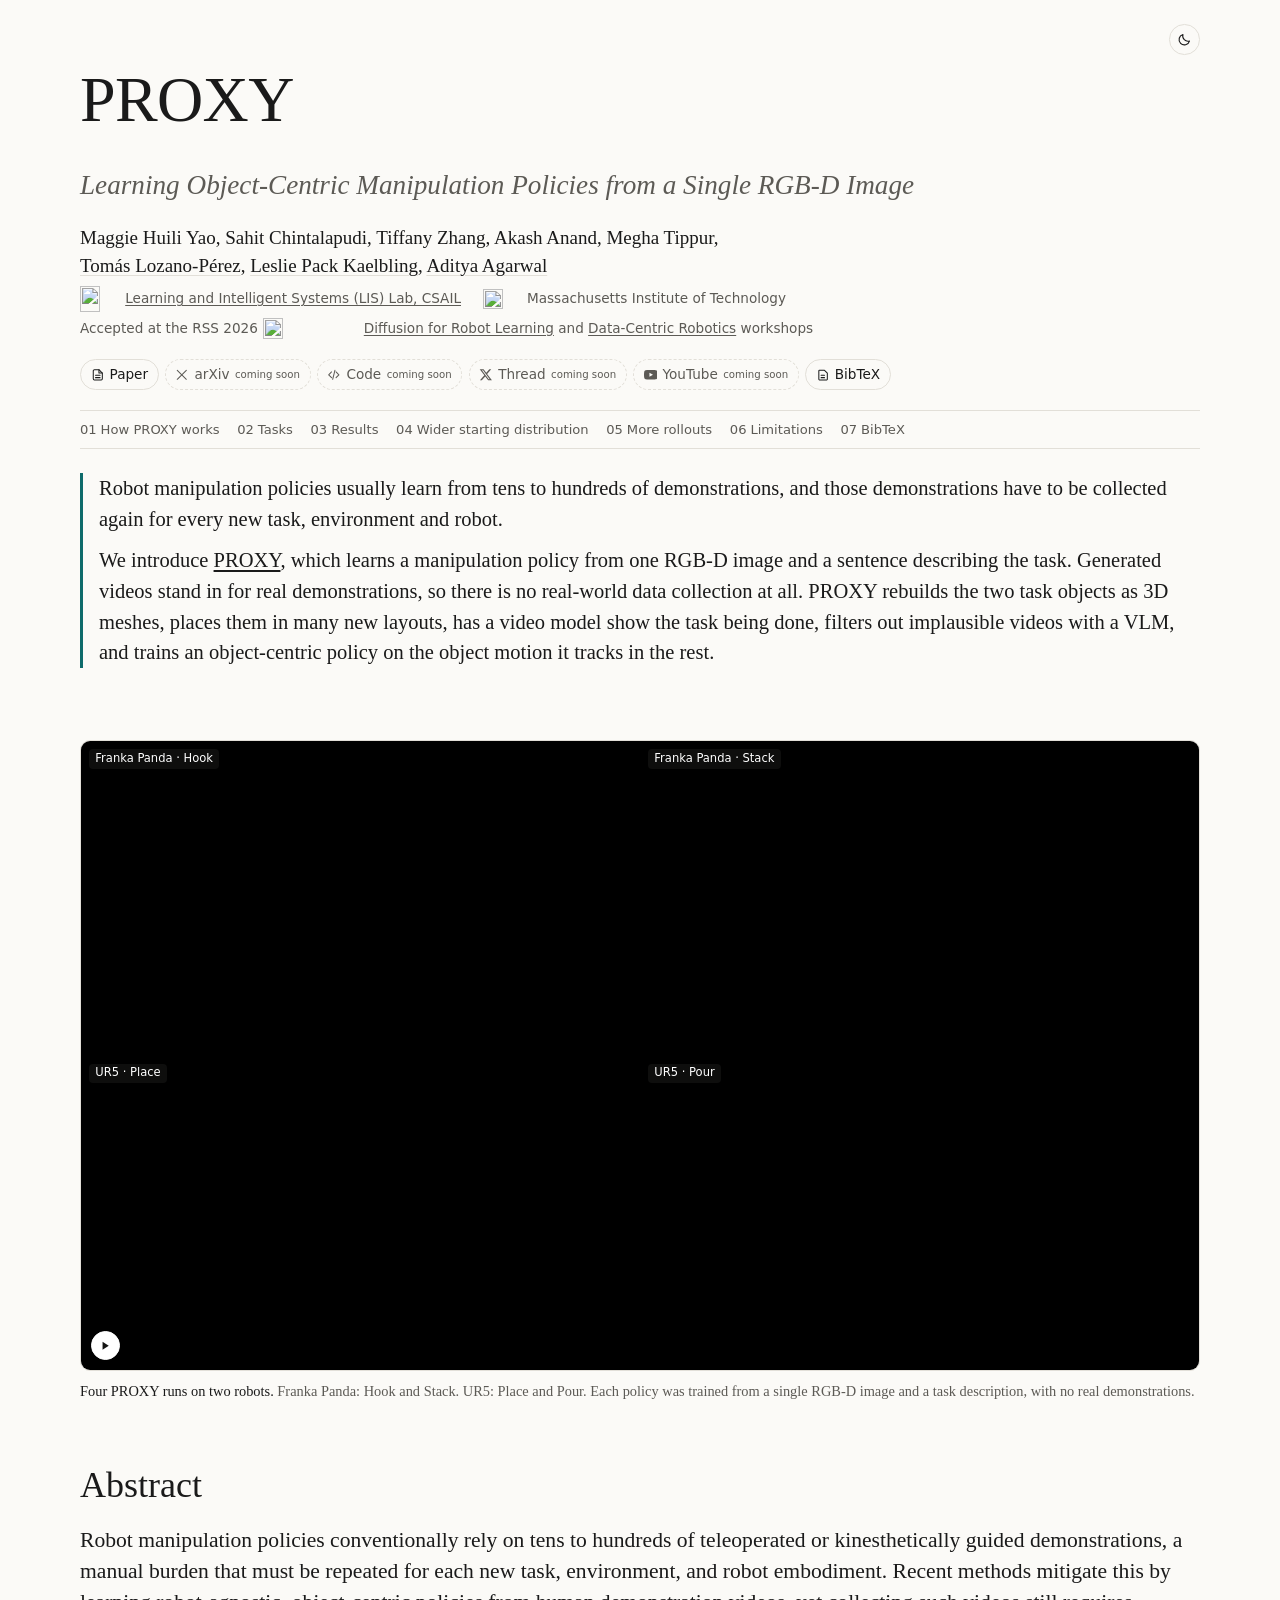
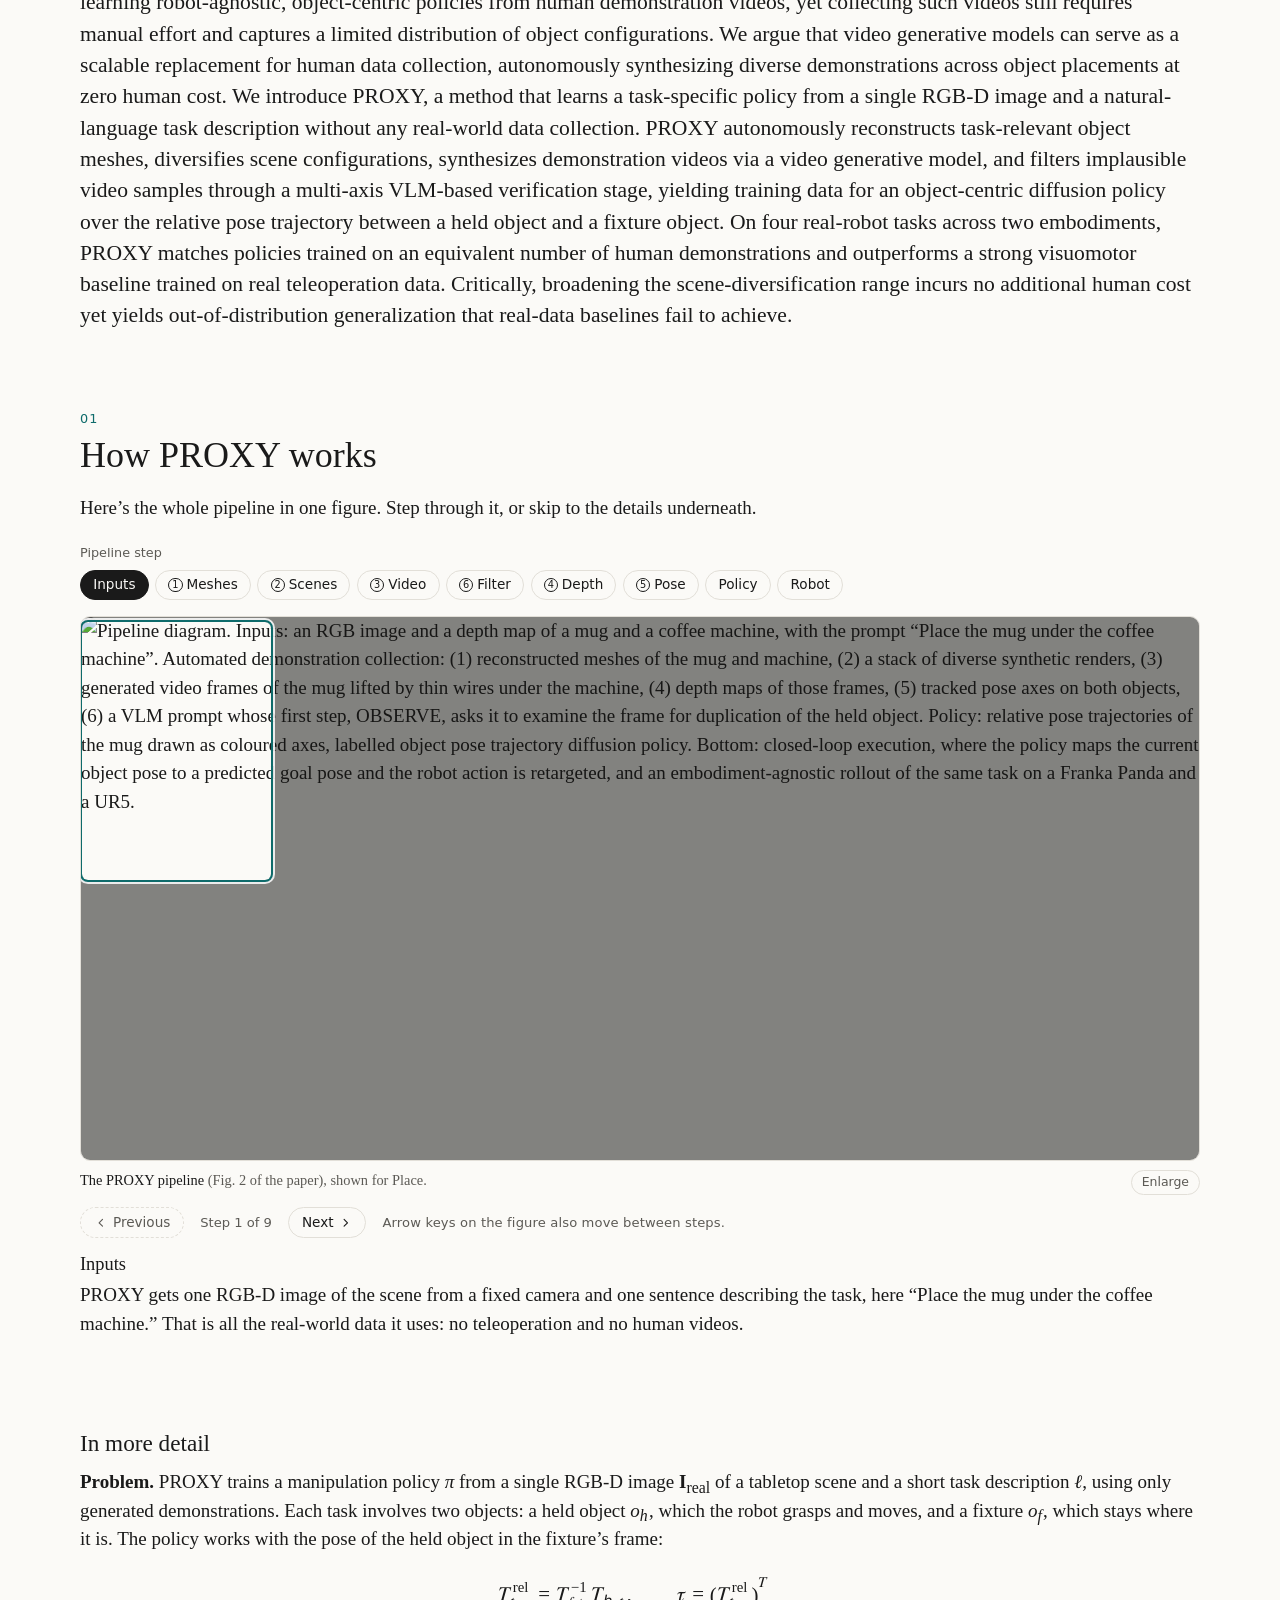
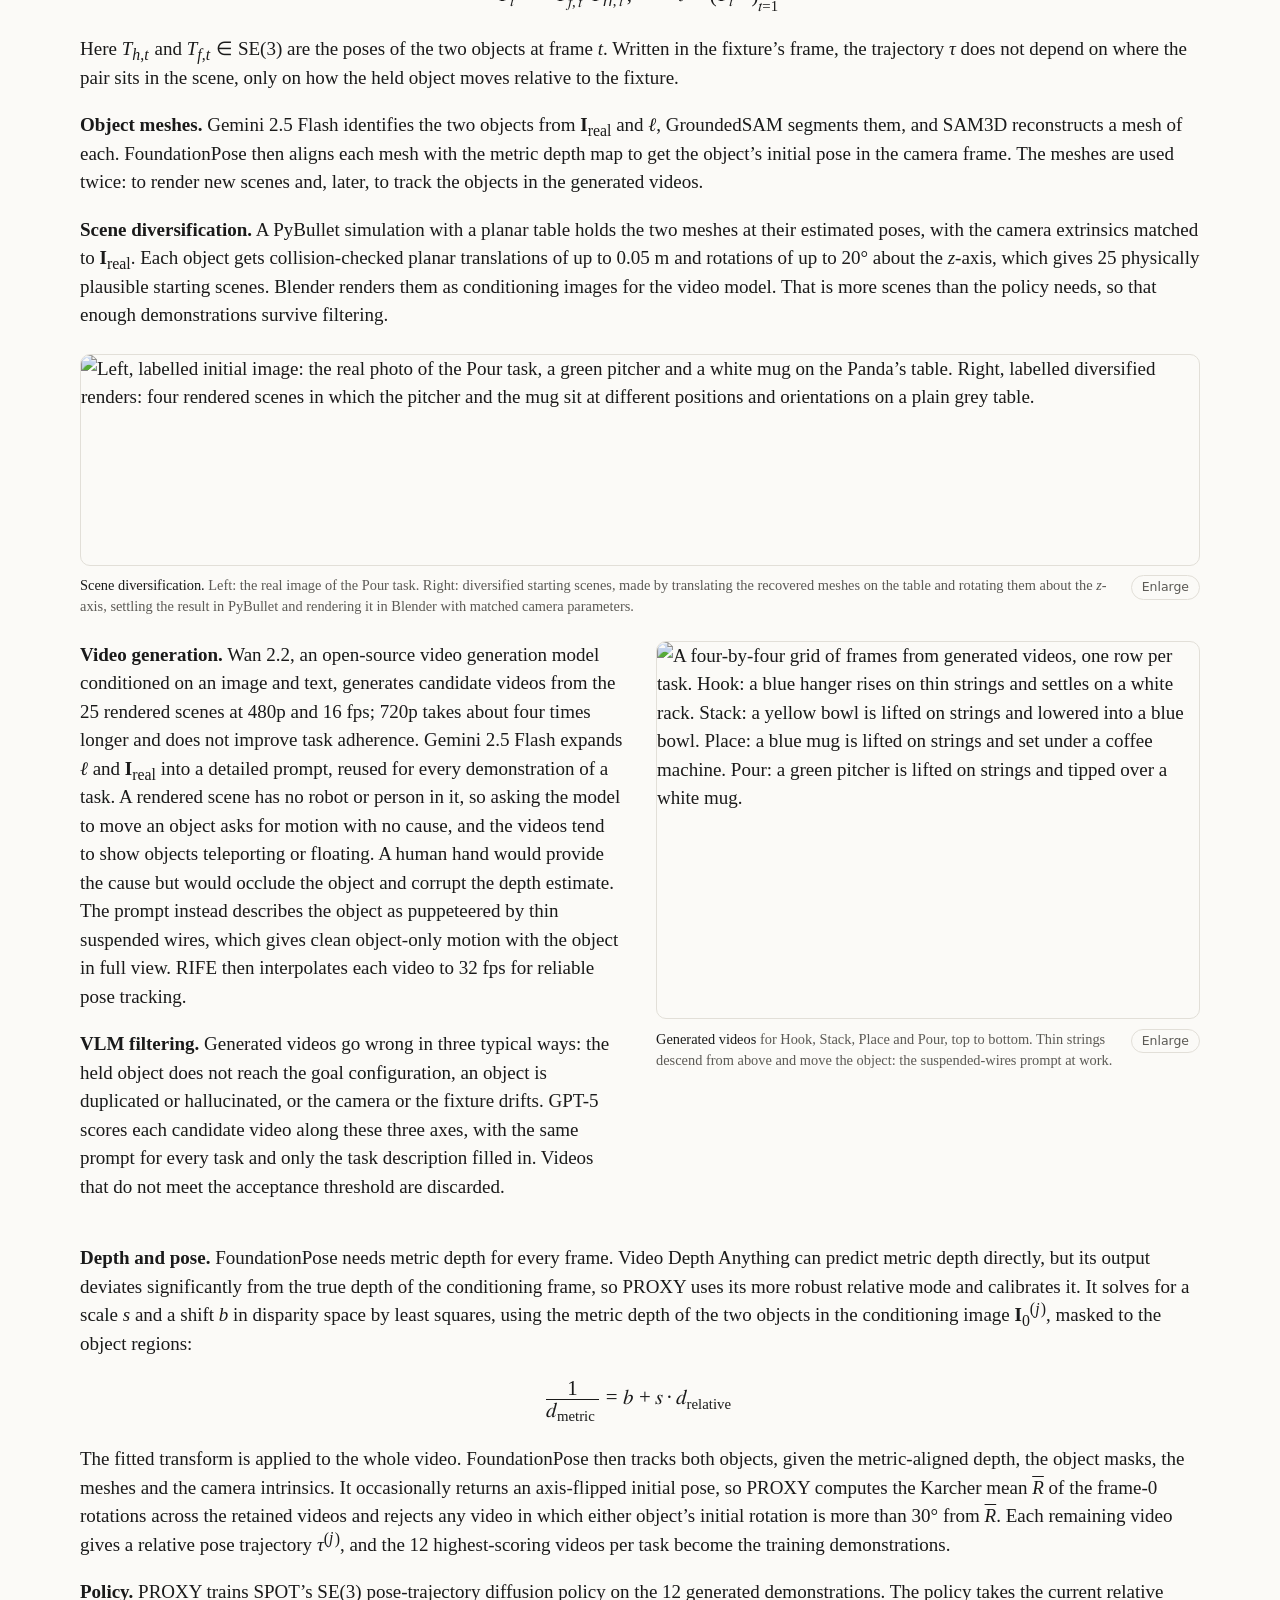
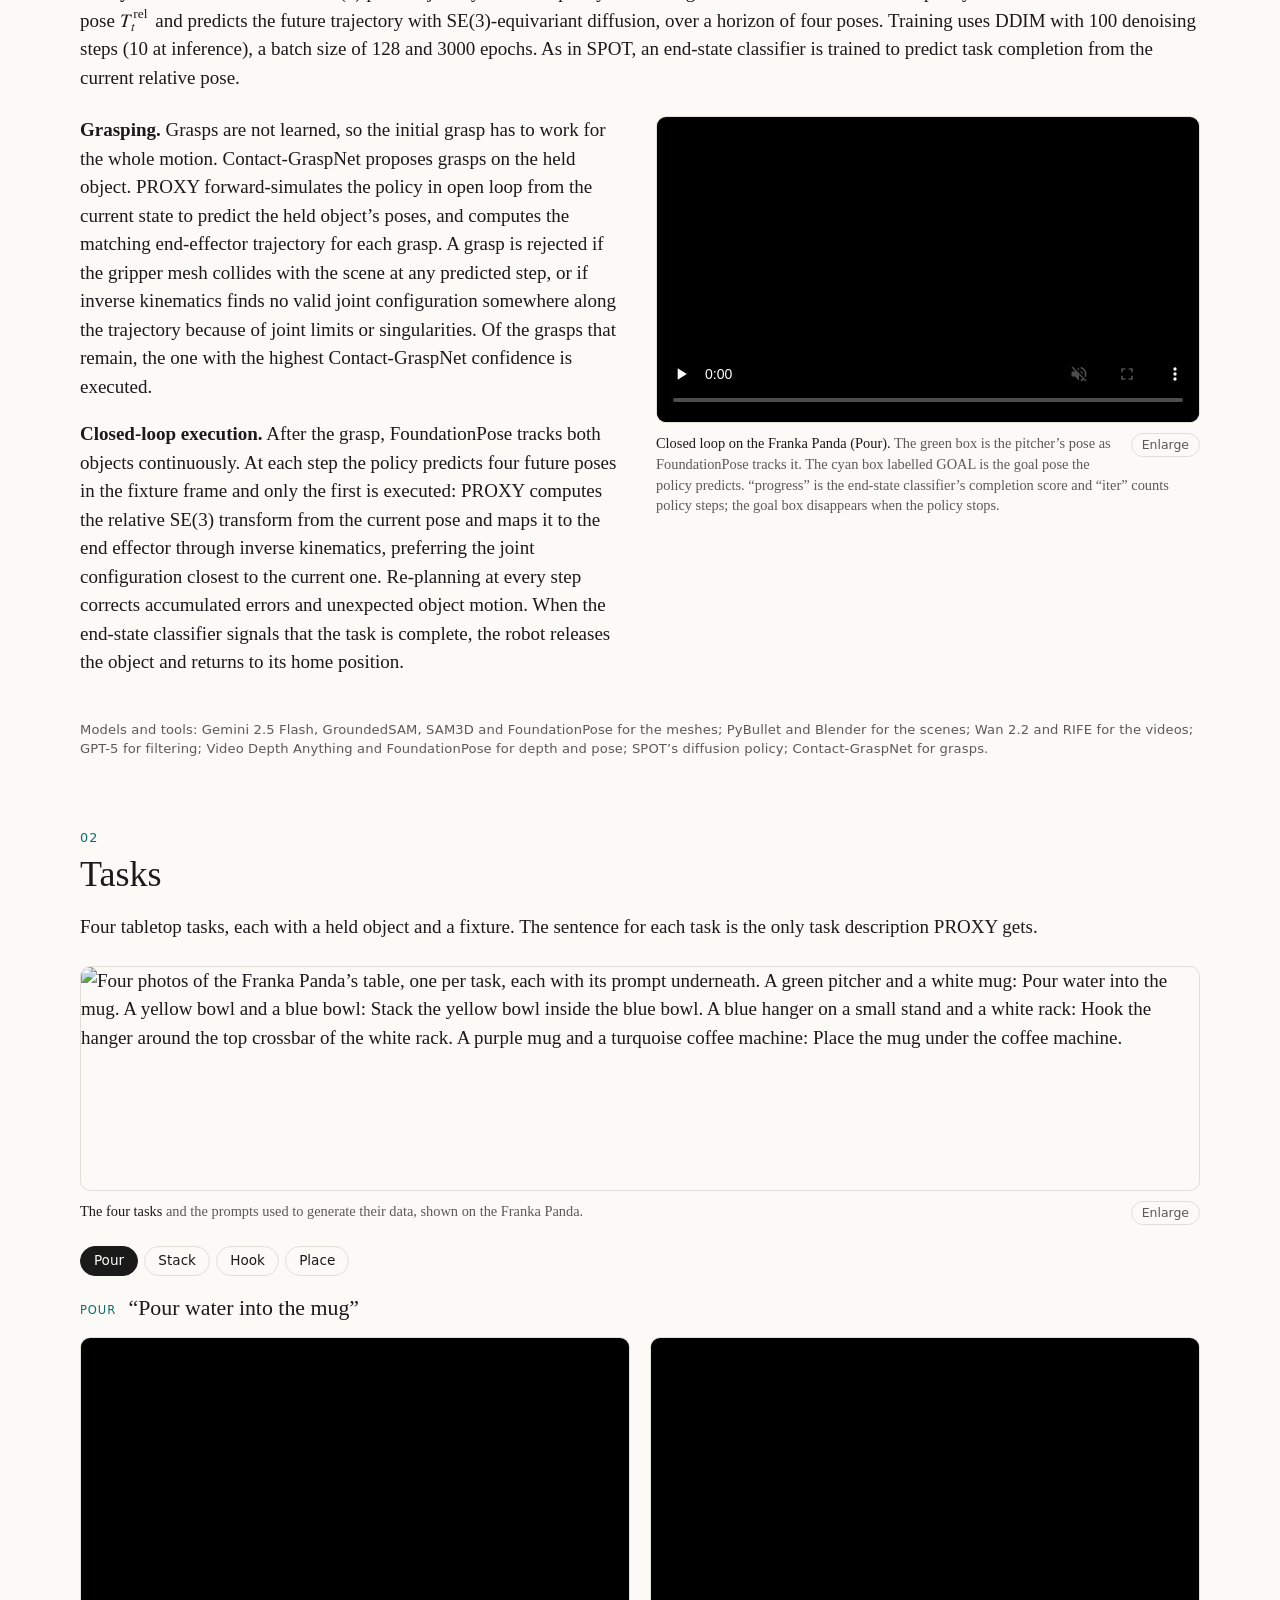
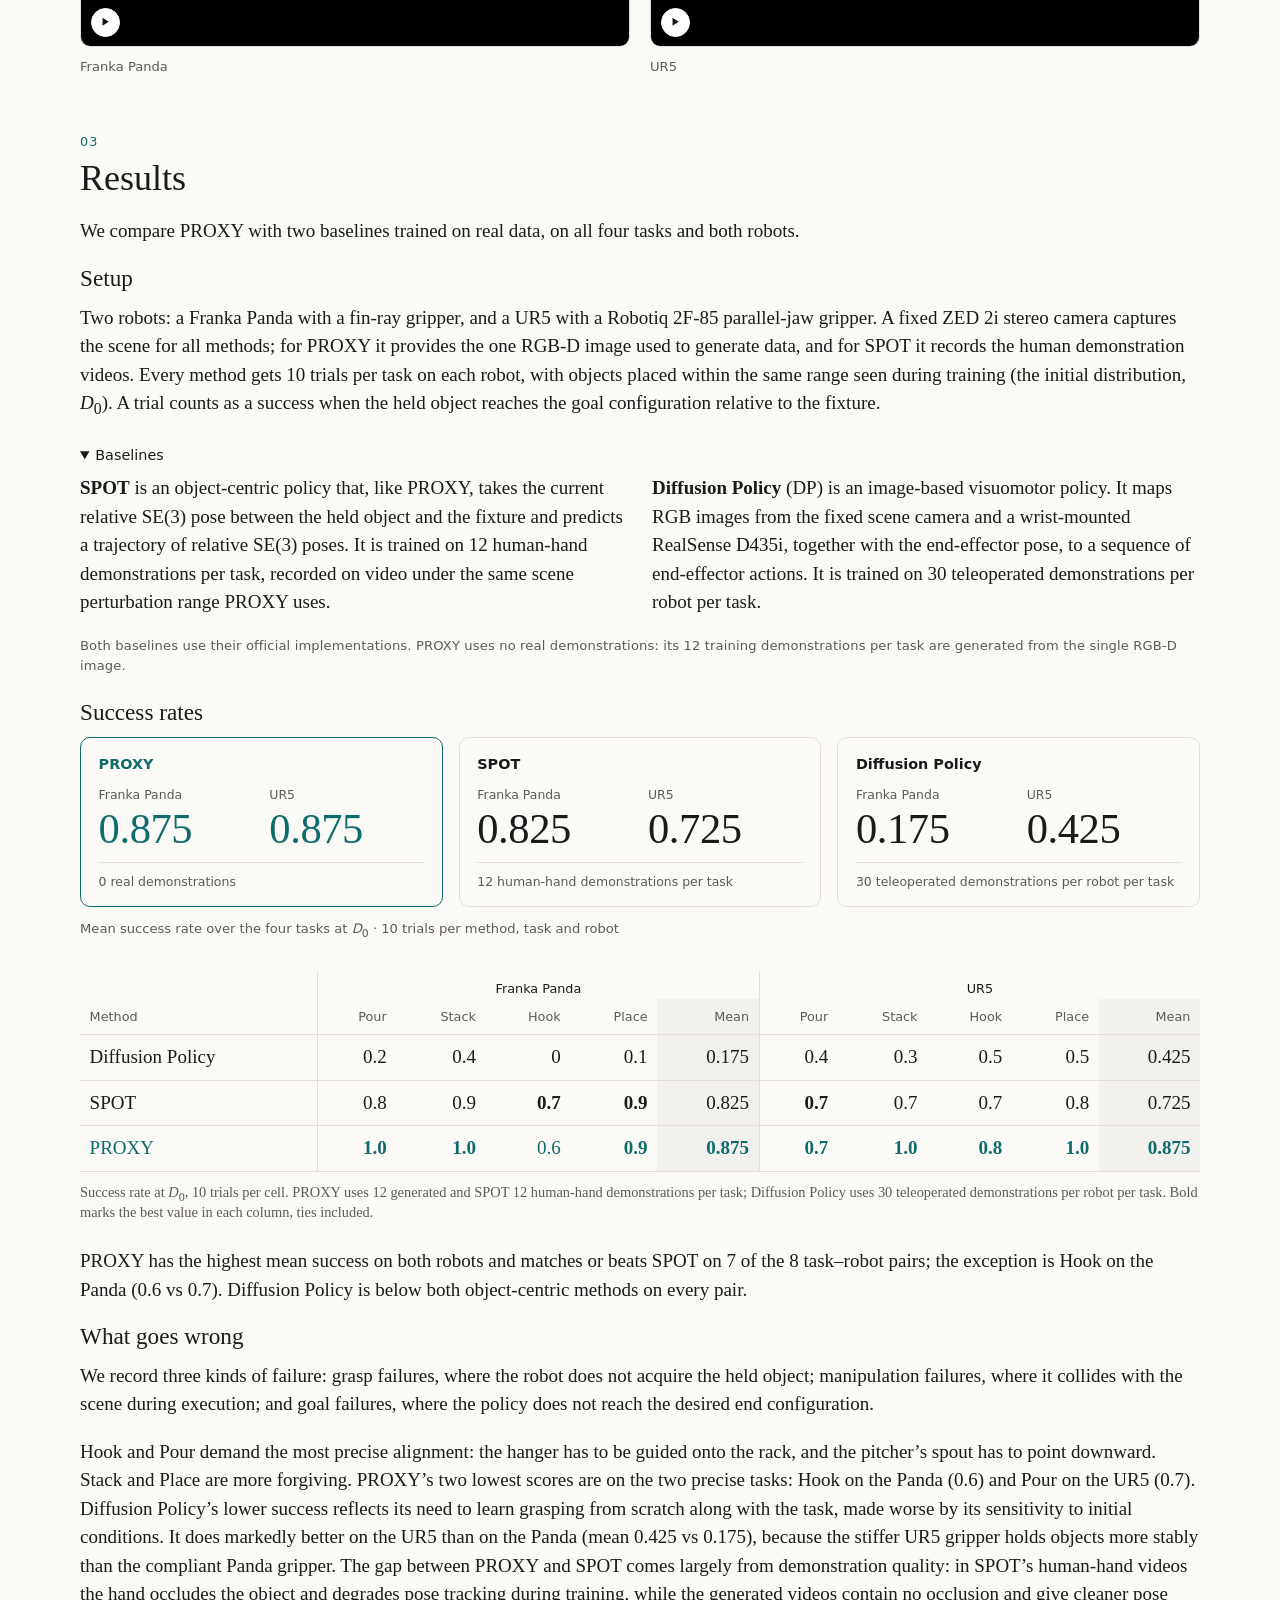
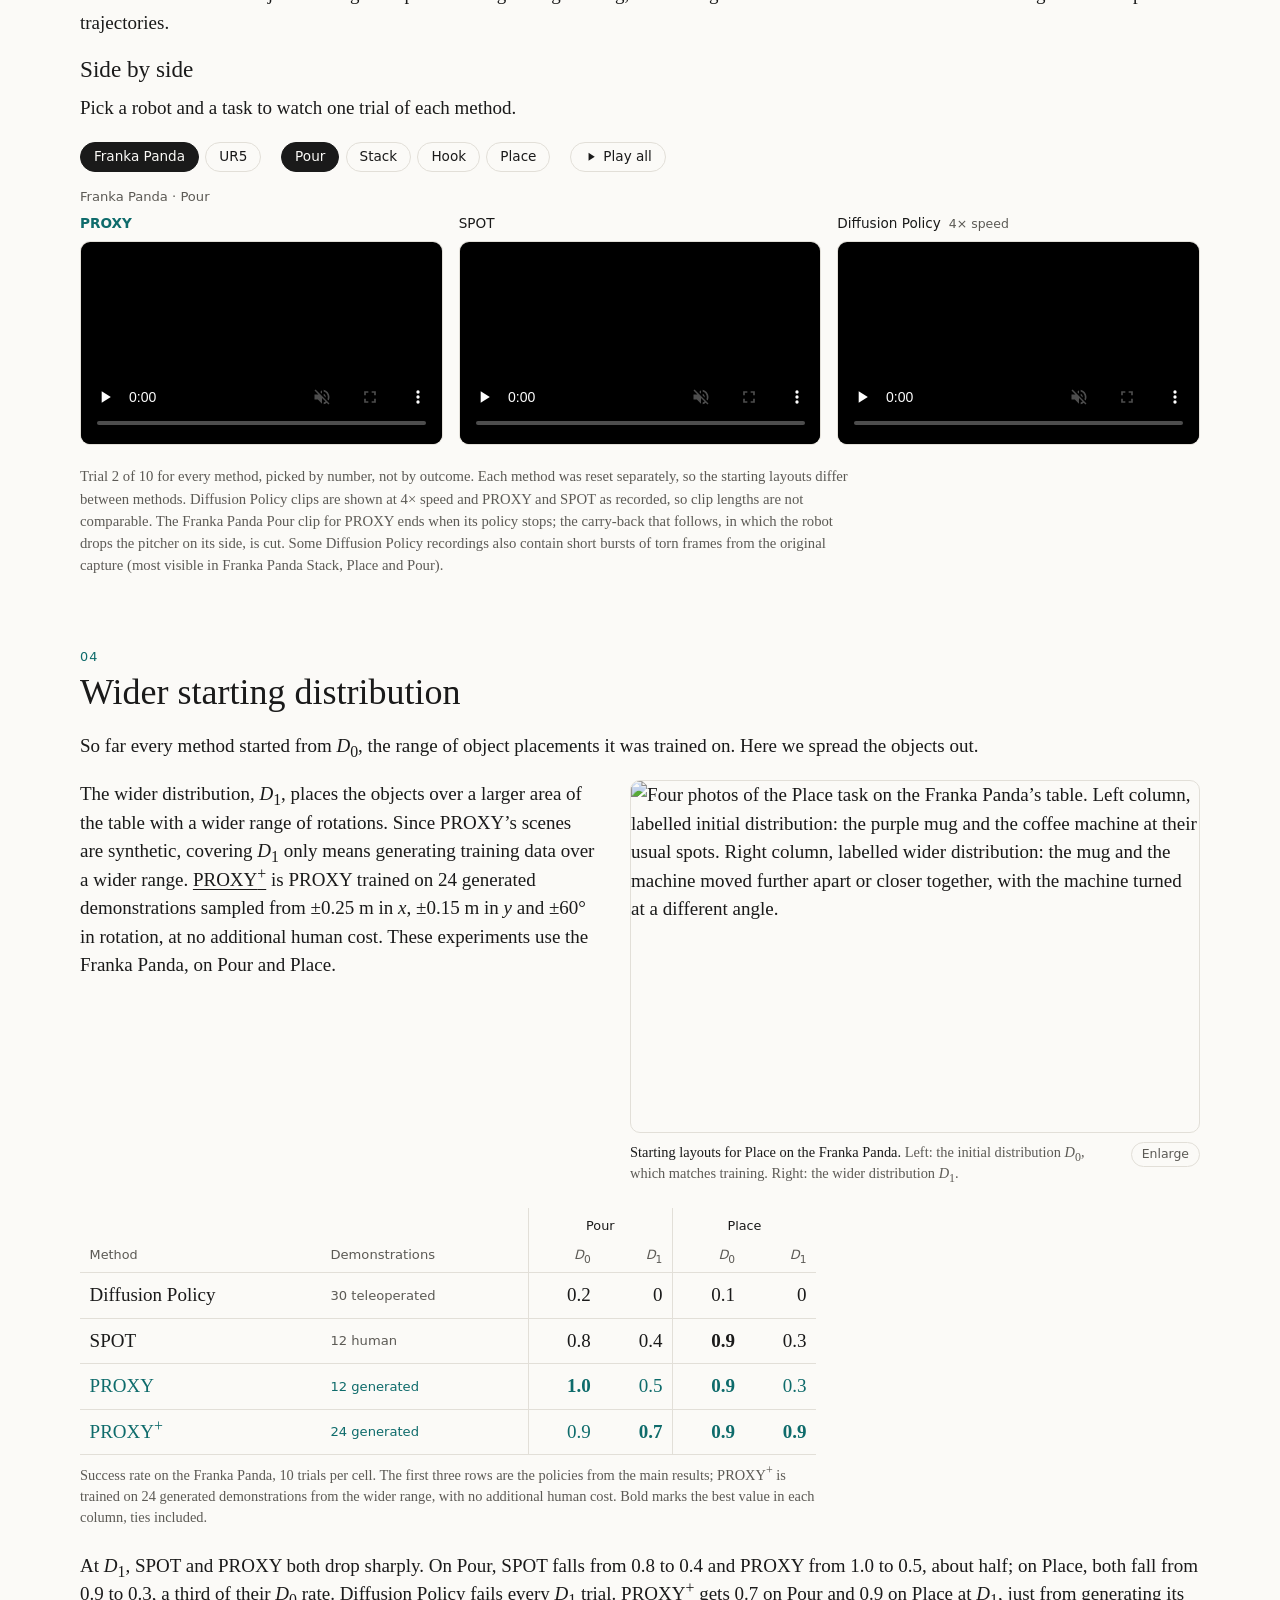
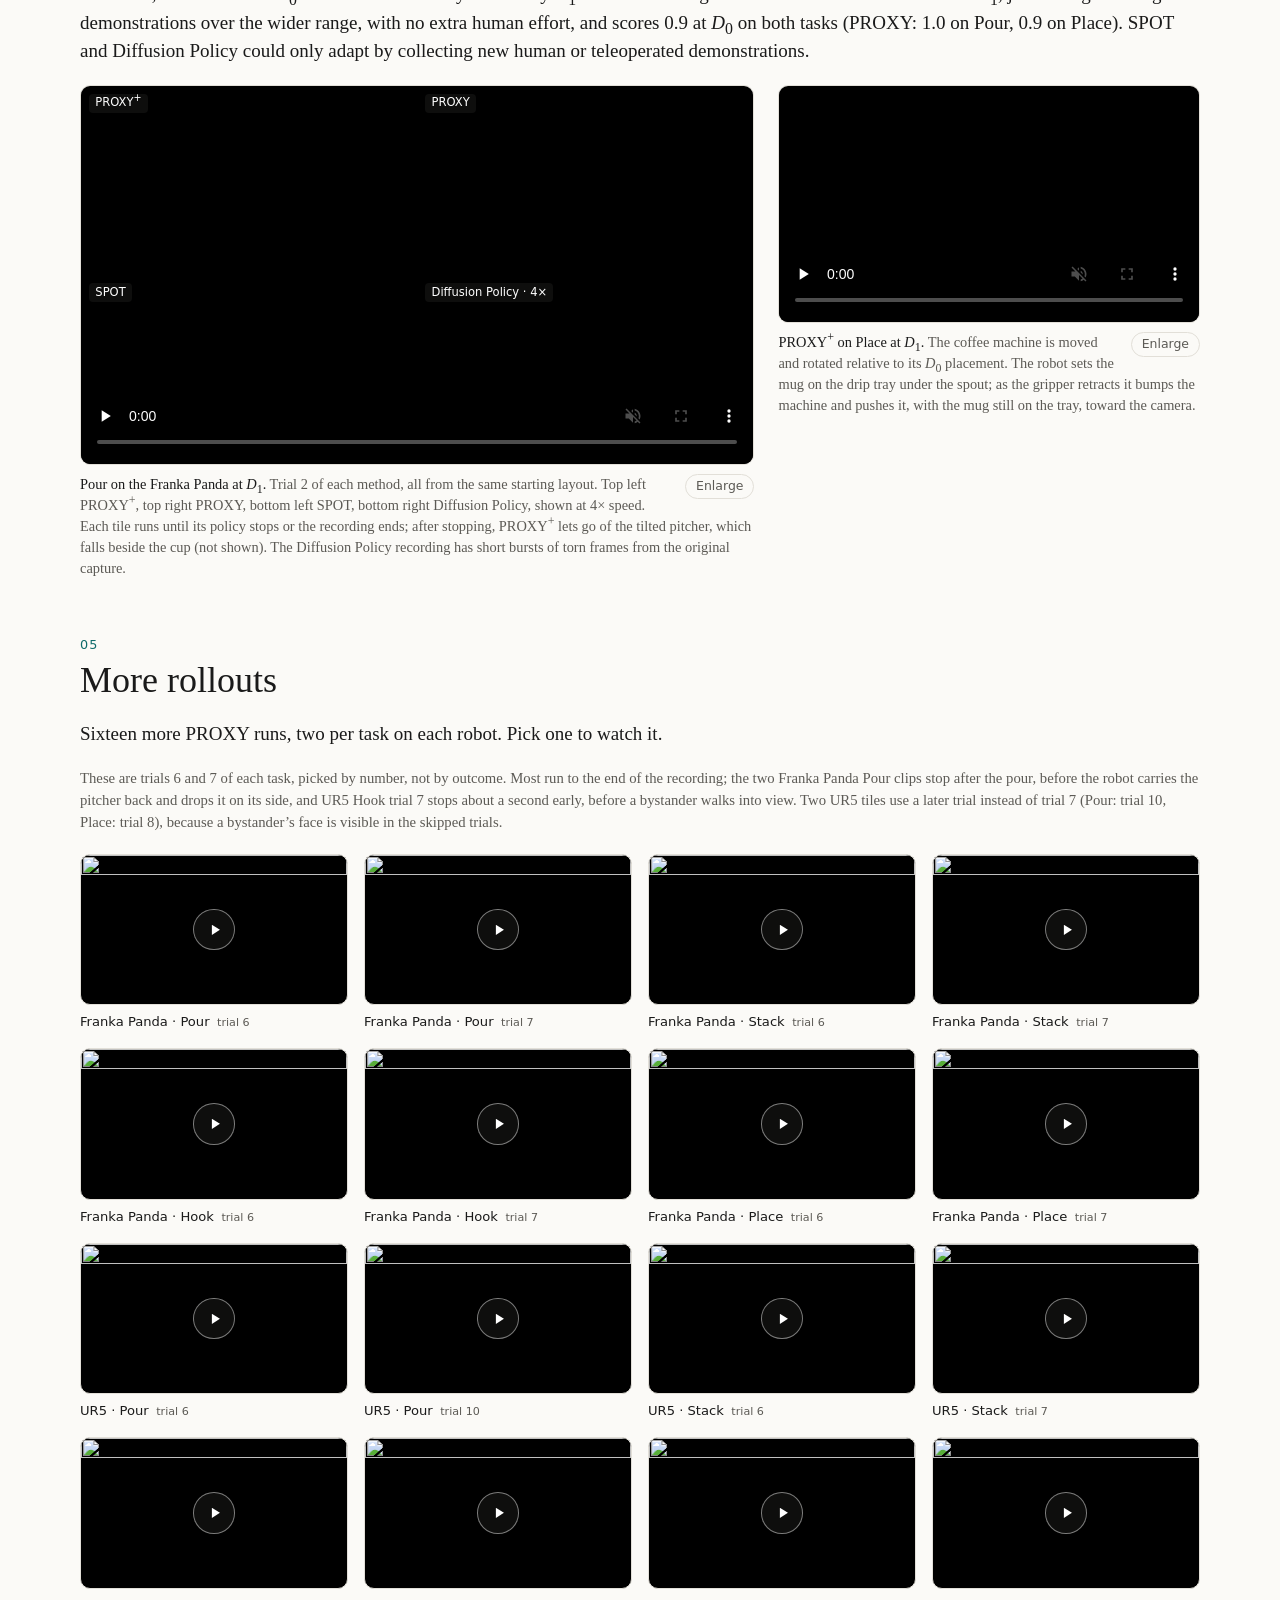
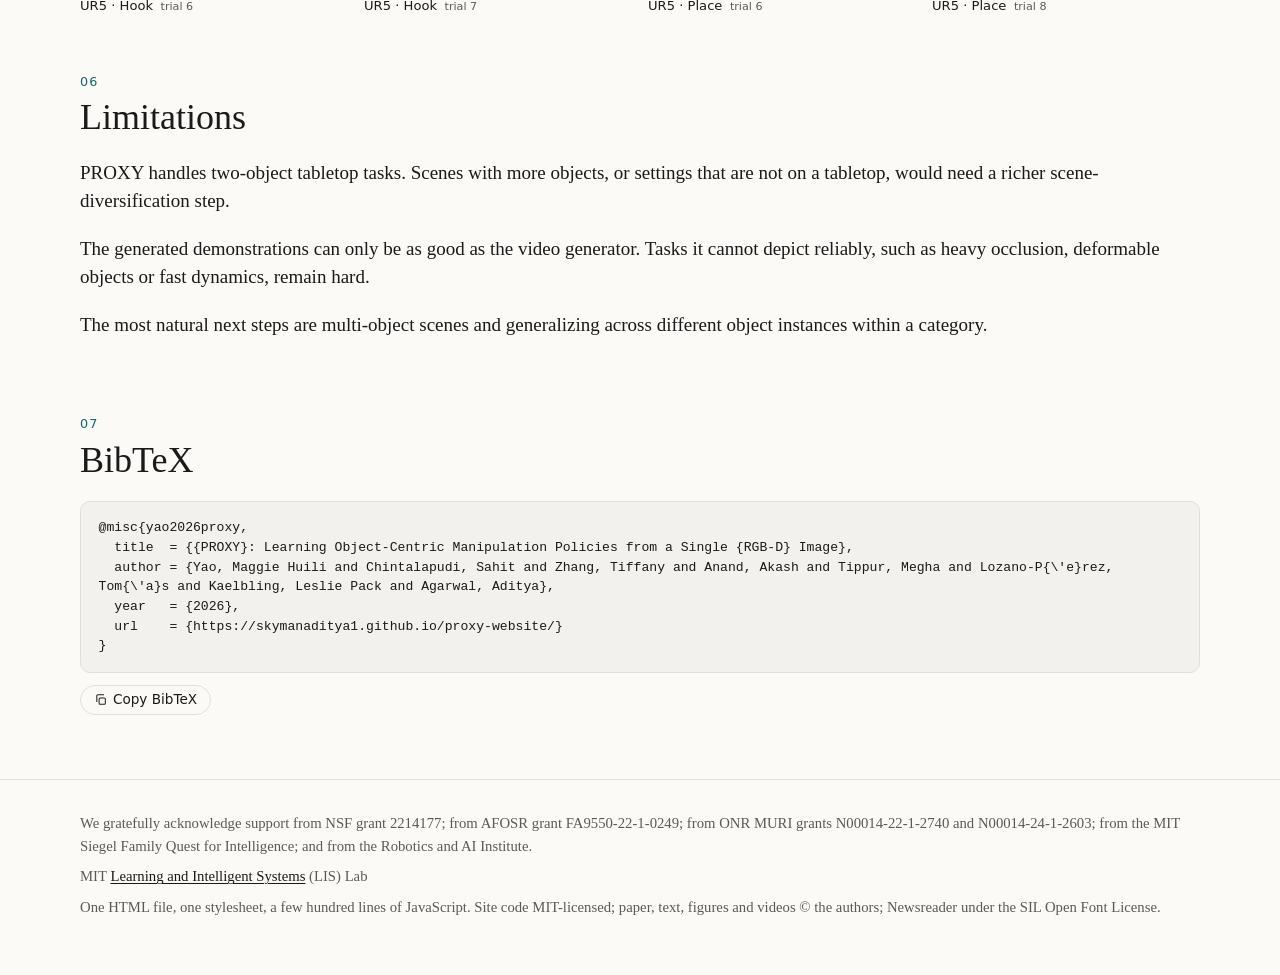
==== index.html @ 2e35d9fb "Project page for PROXY, RSS 2026 Diffusion for Robot Learning and Data-Centric Robotics workshops in" ====
<!DOCTYPE html>
<html lang="en">
<head>
<meta charset="utf-8">
<meta name="viewport" content="width=device-width, initial-scale=1">
<title>PROXY: Learning Object-Centric Manipulation Policies from a Single RGB-D Image</title>
<meta name="description" content="PROXY learns an object-centric robot manipulation policy from a single RGB-D image and a sentence describing the task, using generated videos in place of real demonstrations. Accepted at the RSS 2026 Diffusion for Robot Learning and Data-Centric Robotics workshops.">
<meta name="color-scheme" content="light dark">
<meta name="theme-color" media="(prefers-color-scheme: light)" content="#fbfaf7">
<meta name="theme-color" media="(prefers-color-scheme: dark)" content="#141413">
<link rel="canonical" href="https://skymanaditya1.github.io/proxy-website/">
<meta property="og:title" content="PROXY: Learning Object-Centric Manipulation Policies from a Single RGB-D Image">
<meta property="og:type" content="website">
<meta property="og:url" content="https://skymanaditya1.github.io/proxy-website/">
<meta property="og:image" content="https://skymanaditya1.github.io/proxy-website/img/og.png">
<meta property="og:image:width" content="1200">
<meta property="og:image:height" content="630">
<meta property="og:image:alt" content="Title card: PROXY, Learning Object-Centric Manipulation Policies from a Single RGB-D Image, next to four robot runs: a Franka Panda hooking a hanger and stacking bowls, a UR5 placing a mug under a coffee machine and pouring from a pitcher.">
<meta property="og:description" content="PROXY turns one RGB-D image and a sentence describing the task into generated demonstration videos, and trains an object-centric manipulation policy on them. No real demonstrations are collected. Accepted at the RSS 2026 Diffusion for Robot Learning and Data-Centric Robotics workshops.">
<meta property="og:site_name" content="PROXY">
<meta name="twitter:card" content="summary_large_image">
<link rel="preload" href="fonts/newsreader-latin.woff2" as="font" type="font/woff2" crossorigin>
<link rel="preload" href="fonts/newsreader-italic-latin.woff2" as="font" type="font/woff2" crossorigin>
<link rel="preload" href="media/hero.poster.webp" as="image" type="image/webp" fetchpriority="high">
<link rel="icon" href="img/favicon.svg" type="image/svg+xml">
<link rel="icon" href="img/favicon.ico" sizes="32x32">
<link rel="apple-touch-icon" href="img/apple-touch-icon.png">
<link rel="stylesheet" href="style.css">
<script>
(function () {
  var d = document.documentElement;
  try { var t = localStorage.getItem('theme'); if (t === 'light' || t === 'dark') d.setAttribute('data-theme', t); } catch (e) {}
  // A stored theme overrides the OS one, so the toolbar colour has to follow it (main.js does the same on toggle).
  if (t === 'light' || t === 'dark') {
    var m = document.querySelectorAll('meta[name="theme-color"]');
    for (var i = 0; i < m.length; i++) m[i].setAttribute('content', t === 'dark' ? '#141413' : '#fbfaf7');
  }
})();
</script>
<script src="main.js" defer></script>
<script type="application/ld+json">
{
  "@context": "https://schema.org",
  "@type": "ScholarlyArticle",
  "headline": "PROXY: Learning Object-Centric Manipulation Policies from a Single RGB-D Image",
  "name": "PROXY: Learning Object-Centric Manipulation Policies from a Single RGB-D Image",
  "description": "PROXY learns a task-specific, object-centric manipulation policy from a single RGB-D image and a natural-language task description, training on generated demonstration videos instead of real-world data.",
  "url": "https://skymanaditya1.github.io/proxy-website/",
  "image": "https://skymanaditya1.github.io/proxy-website/img/og.png",
  "inLanguage": "en",
  "sourceOrganization": {"@type": "Organization", "name": "MIT CSAIL Learning and Intelligent Systems (LIS) Lab", "url": "https://lis.csail.mit.edu/"},
  "author": [
    {"@type": "Person", "name": "Maggie Huili Yao", "affiliation": {"@type": "Organization", "name": "MIT Computer Science and Artificial Intelligence Laboratory (CSAIL)"}},
    {"@type": "Person", "name": "Sahit Chintalapudi", "affiliation": {"@type": "Organization", "name": "MIT Computer Science and Artificial Intelligence Laboratory (CSAIL)"}},
    {"@type": "Person", "name": "Tiffany Zhang", "affiliation": {"@type": "Organization", "name": "MIT Computer Science and Artificial Intelligence Laboratory (CSAIL)"}},
    {"@type": "Person", "name": "Akash Anand", "affiliation": {"@type": "Organization", "name": "MIT Computer Science and Artificial Intelligence Laboratory (CSAIL)"}},
    {"@type": "Person", "name": "Megha Tippur", "affiliation": {"@type": "Organization", "name": "MIT Computer Science and Artificial Intelligence Laboratory (CSAIL)"}},
    {"@type": "Person", "name": "Tomás Lozano-Pérez", "url": "https://people.csail.mit.edu/tlp/", "affiliation": {"@type": "Organization", "name": "MIT Computer Science and Artificial Intelligence Laboratory (CSAIL)"}},
    {"@type": "Person", "name": "Leslie Pack Kaelbling", "url": "https://people.csail.mit.edu/lpk/", "affiliation": {"@type": "Organization", "name": "MIT Computer Science and Artificial Intelligence Laboratory (CSAIL)"}},
    {"@type": "Person", "name": "Aditya Agarwal", "url": "https://skymanaditya1.github.io", "affiliation": {"@type": "Organization", "name": "MIT Computer Science and Artificial Intelligence Laboratory (CSAIL)"}}
  ]
}
</script>
</head>
<body>

<header class="masthead wrap">
  <div class="masthead-top">
    <button class="btn btn-icon theme-toggle" type="button" id="theme-toggle" aria-label="Switch to dark theme" hidden>
      <svg class="ico-moon" viewBox="0 0 24 24" fill="none" stroke="currentColor" stroke-width="1.8" stroke-linecap="round" stroke-linejoin="round" aria-hidden="true"><path d="M20 14.5A8.5 8.5 0 0 1 9.5 4a8.5 8.5 0 1 0 10.5 10.5z"/></svg>
      <svg class="ico-sun" viewBox="0 0 24 24" fill="none" stroke="currentColor" stroke-width="1.8" stroke-linecap="round" aria-hidden="true"><circle cx="12" cy="12" r="4"/><path d="M12 2v2M12 20v2M4.9 4.9l1.4 1.4M17.7 17.7l1.4 1.4M2 12h2M20 12h2M4.9 19.1l1.4-1.4M17.7 6.3l1.4-1.4"/></svg>
    </button>
  </div>
  <h1>PROXY</h1>
  <p class="subtitle">Learning Object-Centric Manipulation Policies from a Single RGB-D Image</p>
  <p class="authors">
    <span class="author-row"><span>Maggie Huili Yao,</span> <span>Sahit Chintalapudi,</span> <span>Tiffany Zhang,</span> <span>Akash Anand,</span> <span>Megha Tippur,</span></span>
    <span class="author-row"><span><a href="https://people.csail.mit.edu/tlp/">Tomás Lozano-Pérez</a>,</span> <span><a href="https://people.csail.mit.edu/lpk/">Leslie Pack Kaelbling</a>,</span> <span><a href="https://skymanaditya1.github.io">Aditya Agarwal</a></span></span>
  </p>
  <p class="affil"><span class="affil-item"><img class="logo logo-lis" src="img/lis-logo.svg" alt="" width="141" height="90"><a href="https://lis.csail.mit.edu/">Learning and Intelligent Systems (LIS) Lab, CSAIL</a></span><span class="affil-gap"></span><span class="affil-item"><img class="logo logo-mit" src="img/mit-logo.webp" alt="" width="800" height="414"><span>Massachusetts Institute of Technology</span></span></p>
  <p class="affil venue">Accepted at the RSS 2026<img class="logo logo-rss" src="img/rss-2026-logo.webp" alt="" width="800" height="189"> <a href="https://rss2026-diffusion-robot-learning.github.io/">Diffusion for Robot Learning</a> and <a href="https://rss-workshop-2026.github.io/">Data-Centric Robotics</a> workshops</p>
  <ul class="btn-row">
    <li><a class="btn" href="paper.pdf" target="_blank" rel="noopener"><svg viewBox="0 0 24 24" fill="none" stroke="currentColor" stroke-width="1.8" stroke-linecap="round" stroke-linejoin="round" aria-hidden="true"><path d="M14 3H6a2 2 0 0 0-2 2v14a2 2 0 0 0 2 2h12a2 2 0 0 0 2-2V9z"/><path d="M14 3v6h6M8 13h8M8 17h8"/></svg>Paper</a></li>
    <li><a class="btn" role="link" aria-disabled="true" title="arXiv version coming soon"><svg viewBox="0 0 24 24" fill="none" stroke="currentColor" stroke-width="1.8" stroke-linecap="round" stroke-linejoin="round" aria-hidden="true"><path d="M4 4l16 16M20 4L4 20"/></svg>arXiv <span class="soon"><span class="soon-pre">coming </span>soon</span></a></li>
    <li><a class="btn" role="link" aria-disabled="true" title="Code release coming soon"><svg viewBox="0 0 24 24" fill="none" stroke="currentColor" stroke-width="1.8" stroke-linecap="round" stroke-linejoin="round" aria-hidden="true"><path d="M8 7l-5 5 5 5M16 7l5 5-5 5M14 4l-4 16"/></svg>Code <span class="soon"><span class="soon-pre">coming </span>soon</span></a></li>
    <li><a class="btn" role="link" aria-disabled="true" title="Thread coming soon"><svg viewBox="0 0 24 24" fill="currentColor" aria-hidden="true"><path d="M18.244 2.25h3.308l-7.227 8.26 8.502 11.24H16.17l-5.214-6.817L4.99 21.75H1.68l7.73-8.835L1.254 2.25H8.08l4.713 6.231zm-1.161 17.52h1.833L7.084 4.126H5.117z"/></svg>Thread <span class="soon"><span class="soon-pre">coming </span>soon</span></a></li>
    <li><a class="btn" role="link" aria-disabled="true" title="Video coming soon"><svg viewBox="0 0 24 24" fill="currentColor" aria-hidden="true"><path d="M23.5 6.2a3 3 0 0 0-2.1-2.1C19.5 3.6 12 3.6 12 3.6s-7.5 0-9.4.5A3 3 0 0 0 .5 6.2 31 31 0 0 0 0 12a31 31 0 0 0 .5 5.8 3 3 0 0 0 2.1 2.1c1.9.5 9.4.5 9.4.5s7.5 0 9.4-.5a3 3 0 0 0 2.1-2.1A31 31 0 0 0 24 12a31 31 0 0 0-.5-5.8zM9.6 15.6V8.4l6.3 3.6z"/></svg>YouTube <span class="soon"><span class="soon-pre">coming </span>soon</span></a></li>
    <li><a class="btn" href="#bibtex"><svg viewBox="0 0 24 24" fill="none" stroke="currentColor" stroke-width="1.8" stroke-linecap="round" stroke-linejoin="round" aria-hidden="true"><path d="M6 4h9l5 5v11a1 1 0 0 1-1 1H6a1 1 0 0 1-1-1V5a1 1 0 0 1 1-1z"/><path d="M9 13h6M9 17h6"/></svg>BibTeX</a></li>
  </ul>

  <nav class="sitenav" aria-label="Sections">
    <ul>
      <li><a href="#how"><span class="num">01</span>How PROXY works</a></li>
      <li><a href="#tasks"><span class="num">02</span>Tasks</a></li>
      <li><a href="#results"><span class="num">03</span>Results</a></li>
      <li><a href="#wider"><span class="num">04</span>Wider starting distribution</a></li>
      <li><a href="#rollouts"><span class="num">05</span>More rollouts</a></li>
      <li><a href="#limitations"><span class="num">06</span>Limitations</a></li>
      <li><a href="#bibtex"><span class="num">07</span>BibTeX</a></li>
    </ul>
    <details>
      <summary>Contents</summary>
      <ul>
        <li><a href="#how"><span class="num">01</span>How PROXY works</a></li>
        <li><a href="#tasks"><span class="num">02</span>Tasks</a></li>
        <li><a href="#results"><span class="num">03</span>Results</a></li>
        <li><a href="#wider"><span class="num">04</span>Wider starting distribution</a></li>
        <li><a href="#rollouts"><span class="num">05</span>More rollouts</a></li>
        <li><a href="#limitations"><span class="num">06</span>Limitations</a></li>
        <li><a href="#bibtex"><span class="num">07</span>BibTeX</a></li>
      </ul>
    </details>
  </nav>

  <div class="tldr">
    <p>Robot manipulation policies usually learn from tens to hundreds of demonstrations, and those demonstrations have to be collected again for every new task, environment and robot.</p>
    <p>We introduce <span class="method-name">PROXY</span>, which learns a manipulation policy from one RGB-D image and a sentence describing the task. Generated videos stand in for real demonstrations, so there is no real-world data collection at all. PROXY rebuilds the two task objects as 3D meshes, places them in many new layouts, has a video model show the task being done, filters out implausible videos with a VLM, and trains an object-centric policy on the object motion it tracks in the rest.</p>
  </div>
</header>

<main>

<figure class="hero bleed">
  <div class="plate">
    <video id="hero-video" autoplay muted loop playsinline controls preload="metadata" poster="media/hero.poster.webp" width="1280" height="720" aria-label="Four PROXY runs in a two-by-two grid. Top left: a Franka Panda hooks a hanger on a rack. Top right: a Franka Panda stacks a yellow bowl inside a blue bowl. Bottom left: a UR5 places a mug under a coffee machine. Bottom right: a UR5 tilts a pitcher over a mug to pour.">
      <source src="media/hero.v1.webm" type="video/webm">
      <source src="media/hero.v1.mp4" type="video/mp4">
    </video>
    <div class="quads" aria-hidden="true"><span class="q q1">Franka Panda · Hook</span><span class="q q2">Franka Panda · Stack</span><span class="q q3">UR5 · Place</span><span class="q q4">UR5 · Pour</span></div>
    <button class="btn media-ctrl" type="button" id="hero-toggle" data-paused="false" aria-controls="hero-video" hidden>
      <svg class="ico-pause" viewBox="0 0 24 24" fill="currentColor" aria-hidden="true"><path d="M7 5h4v14H7zM13 5h4v14h-4z"/></svg>
      <svg class="ico-play" viewBox="0 0 24 24" fill="currentColor" aria-hidden="true"><path d="M8 5v14l11-7z"/></svg>
      <span class="lbl-pause">Pause</span><span class="lbl-play">Play</span><span class="visually-hidden"> the four-run video</span>
    </button>
  </div>
  <figcaption><b>Four PROXY runs on two robots.</b> Franka Panda: Hook and Stack. UR5: Place and Pour. Each policy was trained from a single RGB-D image and a task description, with no real demonstrations.</figcaption>
</figure>

<section class="abstract wrap" aria-labelledby="abstract-h">
  <h2 id="abstract-h">Abstract</h2>
  <p class="lede">Robot manipulation policies conventionally rely on tens to hundreds of teleoperated or kinesthetically guided demonstrations, a manual burden that must be repeated for each new task, environment, and robot embodiment. Recent methods mitigate this by learning robot-agnostic, object-centric policies from human demonstration videos, yet collecting such videos still requires manual effort and captures a limited distribution of object configurations. We argue that video generative models can serve as a scalable replacement for human data collection, autonomously synthesizing diverse demonstrations across object placements at zero human cost. We introduce PROXY, a method that learns a task-specific policy from a single RGB-D image and a natural-language task description without any real-world data collection. PROXY autonomously reconstructs task-relevant object meshes, diversifies scene configurations, synthesizes demonstration videos via a video generative model, and filters implausible video samples through a multi-axis VLM-based verification stage, yielding training data for an object-centric diffusion policy over the relative pose trajectory between a held object and a fixture object. On four real-robot tasks across two embodiments, PROXY matches policies trained on an equivalent number of human demonstrations and outperforms a strong visuomotor baseline trained on real teleoperation data. Critically, broadening the scene-diversification range incurs no additional human cost yet yields out-of-distribution generalization that real-data baselines fail to achieve.</p>
</section>

<!-- 01 -->
<section class="sec" id="how">
  <div class="sec-head">
    <span class="num">01</span>
    <h2>How PROXY works</h2>
    <p>Here’s the whole pipeline in one figure. Step through it, or skip to the details underneath.</p>
  </div>
  <div class="bleed walk" id="walk">
    <fieldset class="step-tabs" hidden>
      <legend>Pipeline step</legend>
      <div class="seg">
        <input type="radio" name="walk" id="walk-0" value="0" checked><label for="walk-0">Inputs</label>
        <input type="radio" name="walk" id="walk-1" value="1"><label for="walk-1"><span class="cn">1</span> Meshes</label>
        <input type="radio" name="walk" id="walk-2" value="2"><label for="walk-2"><span class="cn">2</span> Scenes</label>
        <input type="radio" name="walk" id="walk-3" value="3"><label for="walk-3"><span class="cn">3</span> Video</label>
        <input type="radio" name="walk" id="walk-4" value="4"><label for="walk-4"><span class="cn">6</span> Filter</label>
        <input type="radio" name="walk" id="walk-5" value="5"><label for="walk-5"><span class="cn">4</span> Depth</label>
        <input type="radio" name="walk" id="walk-6" value="6"><label for="walk-6"><span class="cn">5</span> Pose</label>
        <input type="radio" name="walk" id="walk-7" value="7"><label for="walk-7">Policy</label>
        <input type="radio" name="walk" id="walk-8" value="8"><label for="walk-8">Robot</label>
      </div>
    </fieldset>

    <figure class="paperfig walk-fig">
      <div class="plate walk-view">
        <img src="img/system-1200.webp" srcset="img/system-1200.webp 1200w, img/system-1708.webp 1708w" sizes="(min-width: 72rem) 70rem, calc(100vw - 32px)" width="1200" height="583" loading="lazy" decoding="async" alt="Pipeline diagram. Inputs: an RGB image and a depth map of a mug and a coffee machine, with the prompt “Place the mug under the coffee machine”. Automated demonstration collection: (1) reconstructed meshes of the mug and machine, (2) a stack of diverse synthetic renders, (3) generated video frames of the mug lifted by thin wires under the machine, (4) depth maps of those frames, (5) tracked pose axes on both objects, (6) a VLM prompt whose first step, OBSERVE, asks it to examine the frame for duplication of the held object. Policy: relative pose trajectories of the mug drawn as coloured axes, labelled object pose trajectory diffusion policy. Bottom: closed-loop execution, where the policy maps the current object pose to a predicted goal pose and the robot action is retargeted, and an embodiment-agnostic rollout of the same task on a Franka Panda and a UR5.">
        <div class="hl" hidden></div>
      </div>
      <figcaption><button class="btn enlarge" type="button" data-enlarge="img:img/system-1708.webp" hidden>Enlarge</button><b>The PROXY pipeline</b> (Fig. 2 of the paper), shown for Place.</figcaption>
    </figure>

    <div class="walk-nav" hidden>
      <button class="btn" type="button" id="walk-prev"><svg viewBox="0 0 24 24" fill="none" stroke="currentColor" stroke-width="2" stroke-linecap="round" stroke-linejoin="round" aria-hidden="true"><path d="M15 6l-6 6 6 6"/></svg>Previous</button>
      <p class="step-count" id="walk-count">Step 1 of 9</p>
      <button class="btn" type="button" id="walk-next">Next<svg viewBox="0 0 24 24" fill="none" stroke="currentColor" stroke-width="2" stroke-linecap="round" stroke-linejoin="round" aria-hidden="true"><path d="M9 6l6 6-6 6"/></svg></button>
      <span class="ui muted">Arrow keys on the figure also move between steps.</span>
    </div>

    <ol class="walk-steps" id="walk-steps">
      <li data-box="0.12,0.96,16.86,47.47">
        <h3>Inputs</h3>
        <p>PROXY gets one RGB-D image of the scene from a fixed camera and one sentence describing the task, here “Place the mug under the coffee machine.” That is all the real-world data it uses: no teleoperation and no human videos.</p>
      </li>
      <li data-box="19.09,6.75,12.59,15.06">
        <h3><span class="cn">1</span> Object meshes</h3>
        <p>Gemini 2.5 Flash reads the image and the sentence and names the two objects that matter: the held object, here the mug, and the fixture, the coffee machine. GroundedSAM segments both, SAM3D reconstructs a 3D mesh of each from the single image, and FoundationPose fits each mesh to the metric depth to get its starting pose.</p>
      </li>
      <li data-box="19.09,22.41,12.59,15.54">
        <h3><span class="cn">2</span> Diverse scenes</h3>
        <p>The two meshes go into a PyBullet scene with a planar table and a camera matched to the real one. Each object is moved by up to 0.05 m on the table and rotated by up to 20° about the <i>z</i>-axis, with collision checks, giving 25 physically plausible starting scenes. Blender renders each one as a conditioning image for the video model.</p>
      </li>
      <li data-box="31.67,6.75,33.49,15.06">
        <h3><span class="cn">3</span> Video synthesis</h3>
        <p>Wan 2.2 generates candidate videos of the task from the rendered scenes and a detailed prompt that Gemini 2.5 Flash writes from the task sentence and the image. The prompt describes the object as moved by thin suspended wires, so the motion has a visible cause and no hand or gripper hides the object. Videos are generated at 480p and 16 fps, then interpolated to 32 fps with RIFE.</p>
      </li>
      <li data-box="65.05,23.25,15.11,15.42">
        <h3><span class="cn">6</span> VLM filtering</h3>
        <p>GPT-5 scores every generated video on three axes, one for each common failure: the task is not completed, an object is duplicated or hallucinated, or the camera or the fixture drifts. Videos below the acceptance threshold are dropped. The figure numbers this step 6, but it runs right after video synthesis, so only accepted videos go on to depth and pose.</p>
      </li>
      <li data-box="31.67,22.53,33.49,15.06">
        <h3><span class="cn">4</span> Depth</h3>
        <p>Video Depth Anything estimates relative depth for every frame. A scale and a shift, fit in disparity space against the known depth of the two objects in the rendered scene, turn it into metric depth for the whole video.</p>
      </li>
      <li data-box="65.05,6.75,14.58,15.06">
        <h3><span class="cn">5</span> Pose tracking</h3>
        <p>FoundationPose tracks both objects through each accepted video, using the metric depth, the object masks and the meshes. A video is rejected if either object’s starting rotation is more than 30° from the Karcher mean of all starting rotations, which catches axis-flipped estimates. The pose of the held object relative to the fixture over time is one demonstration, and the 12 highest-scoring videos per task are kept.</p>
      </li>
      <li data-box="82.96,0.96,16.86,47.71">
        <h3>Policy</h3>
        <p>SPOT’s SE(3) diffusion policy is trained on the 12 generated demonstrations. Given the current pose of the held object relative to the fixture, it predicts the next four relative poses. An end-state classifier, trained alongside it, predicts when the task is complete.</p>
      </li>
      <li data-box="0.12,53.49,99.71,46.14">
        <h3>Closed-loop execution on the robot</h3>
        <p>Contact-GraspNet proposes grasps on the held object, and grasps that would collide with the scene or fail inverse kinematics anywhere along the predicted trajectory are discarded. After the grasp, FoundationPose re-estimates both object poses at every step, the policy predicts the next poses, and only the first one is executed, mapped to the gripper through inverse kinematics. When the end-state classifier signals completion, the robot lets go and retracts. The figure shows the same task on the Franka Panda and the UR5.</p>
      </li>
    </ol>

  </div>

  <div class="wrap method">
    <h3>In more detail</h3>
    <p><b>Problem.</b> PROXY trains a manipulation policy <i>π</i> from a single RGB-D image <b class="sym">I</b><sub>real</sub> of a tabletop scene and a short task description <i>ℓ</i>, using only generated demonstrations. Each task involves two objects: a held object <i>o</i><sub><i>h</i></sub>, which the robot grasps and moves, and a fixture <i>o</i><sub><i>f</i></sub>, which stays where it is. The policy works with the pose of the held object in the fixture’s frame:</p>
    <div class="equation">
      <math display="block">
        <mrow>
          <msubsup><mi>T</mi><mi>t</mi><mrow><mspace width="0.2em"></mspace><mtext>rel</mtext></mrow></msubsup><mo>=</mo>
          <msubsup><mi>T</mi><mrow><mi>f</mi><mo>,</mo><mi>t</mi></mrow><mrow><mspace width="0.2em"></mspace><mo form="prefix" lspace="0" rspace="0">−</mo><mn>1</mn></mrow></msubsup>
          <msub><mi>T</mi><mrow><mi>h</mi><mo>,</mo><mi>t</mi></mrow></msub><mo>,</mo>
          <mspace width="2em"></mspace>
          <mi>τ</mi><mo>=</mo>
          <msubsup><mrow><mo>(</mo><msubsup><mi>T</mi><mi>t</mi><mrow><mspace width="0.2em"></mspace><mtext>rel</mtext></mrow></msubsup><mo>)</mo></mrow><mrow><mi>t</mi><mo lspace="0" rspace="0">=</mo><mn>1</mn></mrow><mi>T</mi></msubsup>
        </mrow>
      </math>
      <span class="math-fallback">T<sub>t</sub><sup>rel</sup> = T<sub>f,t</sub><sup>−1</sup> T<sub>h,t</sub>,&emsp; τ = (T<sub>t</sub><sup>rel</sup>)<sub>t=1</sub><sup>T</sup></span>
    </div>
    <p>Here <i>T</i><sub><i>h</i>,<i>t</i></sub> and <i>T</i><sub><i>f</i>,<i>t</i></sub> ∈ SE(3) are the poses of the two objects at frame <i>t</i>. Written in the fixture’s frame, the trajectory <i>τ</i> does not depend on where the pair sits in the scene, only on how the held object moves relative to the fixture.</p>

    <p><b>Object meshes.</b> Gemini 2.5 Flash identifies the two objects from <b class="sym">I</b><sub>real</sub> and <i>ℓ</i>, GroundedSAM segments them, and SAM3D reconstructs a mesh of each. FoundationPose then aligns each mesh with the metric depth map to get the object’s initial pose in the camera frame. The meshes are used twice: to render new scenes and, later, to track the objects in the generated videos.</p>

    <p><b>Scene diversification.</b> A PyBullet simulation with a planar table holds the two meshes at their estimated poses, with the camera extrinsics matched to <b class="sym">I</b><sub>real</sub>. Each object gets collision-checked planar translations of up to 0.05 m and rotations of up to 20° about the <i>z</i>-axis, which gives 25 physically plausible starting scenes. Blender renders them as conditioning images for the video model. That is more scenes than the policy needs, so that enough demonstrations survive filtering.</p>
  </div>
  <figure class="bleed paperfig">
    <div class="plate"><img src="img/diversify-1200.webp" srcset="img/diversify-1200.webp 1200w, img/diversify-2000.webp 2000w" sizes="(min-width: 72rem) 70rem, calc(100vw - 32px)" width="1200" height="225" loading="lazy" decoding="async" alt="Left, labelled initial image: the real photo of the Pour task, a green pitcher and a white mug on the Panda’s table. Right, labelled diversified renders: four rendered scenes in which the pitcher and the mug sit at different positions and orientations on a plain grey table."></div>
    <figcaption><button class="btn enlarge" type="button" data-enlarge="img:img/diversify-2000.webp" hidden>Enlarge</button><b>Scene diversification.</b> Left: the real image of the Pour task. Right: diversified starting scenes, made by translating the recovered meshes on the table and rotating them about the <i>z</i>-axis, settling the result in PyBullet and rendering it in Blender with matched camera parameters.</figcaption>
  </figure>

  <div class="wrap method">
    <div class="media-side">
      <div>
        <p><b>Video generation.</b> Wan 2.2, an open-source video generation model conditioned on an image and text, generates candidate videos from the 25 rendered scenes at 480p and 16 fps; 720p takes about four times longer and does not improve task adherence. Gemini 2.5 Flash expands <i>ℓ</i> and <b class="sym">I</b><sub>real</sub> into a detailed prompt, reused for every demonstration of a task. A rendered scene has no robot or person in it, so asking the model to move an object asks for motion with no cause, and the videos tend to show objects teleporting or floating. A human hand would provide the cause but would occlude the object and corrupt the depth estimate. The prompt instead describes the object as puppeteered by thin suspended wires, which gives clean object-only motion with the object in full view. RIFE then interpolates each video to 32 fps for reliable pose tracking.</p>
        <p><b>VLM filtering.</b> Generated videos go wrong in three typical ways: the held object does not reach the goal configuration, an object is duplicated or hallucinated, or the camera or the fixture drifts. GPT-5 scores each candidate video along these three axes, with the same prompt for every task and only the task description filled in. Videos that do not meet the acceptance threshold are discarded.</p>
      </div>
      <figure class="paperfig">
        <div class="plate"><img src="img/generated.webp" width="1086" height="754" loading="lazy" decoding="async" alt="A four-by-four grid of frames from generated videos, one row per task. Hook: a blue hanger rises on thin strings and settles on a white rack. Stack: a yellow bowl is lifted on strings and lowered into a blue bowl. Place: a blue mug is lifted on strings and set under a coffee machine. Pour: a green pitcher is lifted on strings and tipped over a white mug."></div>
        <figcaption><button class="btn enlarge" type="button" data-enlarge="img:img/generated.webp" hidden>Enlarge</button><b>Generated videos</b> for Hook, Stack, Place and Pour, top to bottom. Thin strings descend from above and move the object: the suspended-wires prompt at work.</figcaption>
      </figure>
    </div>

    <p><b>Depth and pose.</b> FoundationPose needs metric depth for every frame. Video Depth Anything can predict metric depth directly, but its output deviates significantly from the true depth of the conditioning frame, so PROXY uses its more robust relative mode and calibrates it. It solves for a scale <i>s</i> and a shift <i>b</i> in disparity space by least squares, using the metric depth of the two objects in the conditioning image <b class="sym">I</b><sub>0</sub><sup>(<i>j</i>)</sup>, masked to the object regions:</p>
    <div class="equation">
      <math display="block">
        <mrow>
          <mfrac><mn>1</mn><msub><mi>d</mi><mtext>metric</mtext></msub></mfrac><mo>=</mo>
          <mi>b</mi><mo>+</mo><mi>s</mi><mo>·</mo><msub><mi>d</mi><mtext>relative</mtext></msub>
        </mrow>
      </math>
      <span class="math-fallback">1 / d<sub>metric</sub> = b + s · d<sub>relative</sub></span>
    </div>
    <p>The fitted transform is applied to the whole video. FoundationPose then tracks both objects, given the metric-aligned depth, the object masks, the meshes and the camera intrinsics. It occasionally returns an axis-flipped initial pose, so PROXY computes the Karcher mean <i class="ovl">R</i> of the frame-0 rotations across the retained videos and rejects any video in which either object’s initial rotation is more than 30° from <i class="ovl">R</i>. Each remaining video gives a relative pose trajectory <i>τ</i><sup>(<i>j</i>)</sup>, and the 12 highest-scoring videos per task become the training demonstrations.</p>

    <p><b>Policy.</b> PROXY trains SPOT’s SE(3) pose-trajectory diffusion policy on the 12 generated demonstrations. The policy takes the current relative pose <math display="inline"><msubsup><mi>T</mi><mi>t</mi><mrow><mspace width="0.2em"></mspace><mtext>rel</mtext></mrow></msubsup></math><span class="math-fallback">T<sub>t</sub><sup>rel</sup></span> and predicts the future trajectory with SE(3)-equivariant diffusion, over a horizon of four poses. Training uses DDIM with 100 denoising steps (10 at inference), a batch size of 128 and 3000 epochs. As in SPOT, an end-state classifier is trained to predict task completion from the current relative pose.</p>

    <div class="media-side">
      <div>
        <p><b>Grasping.</b> Grasps are not learned, so the initial grasp has to work for the whole motion. Contact-GraspNet proposes grasps on the held object. PROXY forward-simulates the policy in open loop from the current state to predict the held object’s poses, and computes the matching end-effector trajectory for each grasp. A grasp is rejected if the gripper mesh collides with the scene at any predicted step, or if inverse kinematics finds no valid joint configuration somewhere along the trajectory because of joint limits or singularities. Of the grasps that remain, the one with the highest Contact-GraspNet confidence is executed.</p>
        <p><b>Closed-loop execution.</b> After the grasp, FoundationPose tracks both objects continuously. At each step the policy predicts four future poses in the fixture frame and only the first is executed: PROXY computes the relative SE(3) transform from the current pose and maps it to the end effector through inverse kinematics, preferring the joint configuration closest to the current one. Re-planning at every step corrects accumulated errors and unexpected object motion. When the end-state classifier signals that the task is complete, the robot releases the object and returns to its home position.</p>
      </div>
      <figure class="vid">
        <div class="plate">
          <video id="closed-loop" controls playsinline muted preload="none" poster="media/closed-loop.poster.webp" width="960" height="540" aria-label="PROXY on the Franka Panda, Pour, with a tracking overlay: a green box follows the pitcher, a cyan box labelled GOAL shows the predicted goal pose, and text in the corner shows the progress score and the iteration count.">
            <source src="media/closed-loop.v1.webm" type="video/webm">
            <source src="media/closed-loop.v1.mp4" type="video/mp4">
          </video>
        </div>
        <figcaption><button class="btn enlarge" type="button" data-enlarge="closed-loop" hidden>Enlarge</button><b>Closed loop on the Franka Panda (Pour).</b> The green box is the pitcher’s pose as FoundationPose tracks it. The cyan box labelled GOAL is the goal pose the policy predicts. “progress” is the end-state classifier’s completion score and “iter” counts policy steps; the goal box disappears when the policy stops.</figcaption>
      </figure>
    </div>
    <p class="ui muted">Models and tools: Gemini 2.5 Flash, GroundedSAM, SAM3D and FoundationPose for the meshes; PyBullet and Blender for the scenes; Wan 2.2 and RIFE for the videos; GPT-5 for filtering; Video Depth Anything and FoundationPose for depth and pose; SPOT’s diffusion policy; Contact-GraspNet for grasps.</p>
  </div>
</section>

<!-- 02 -->
<section class="sec" id="tasks">
  <div class="sec-head">
    <span class="num">02</span>
    <h2>Tasks</h2>
    <p>Four tabletop tasks, each with a held object and a fixture. The sentence for each task is the only task description PROXY gets.</p>
  </div>
  <figure class="bleed paperfig">
    <div class="plate"><img src="img/tasks-1200.webp" srcset="img/tasks-1200.webp 1200w, img/tasks-2000.webp 2000w" sizes="(min-width: 72rem) 70rem, calc(100vw - 32px)" width="1200" height="240" loading="lazy" decoding="async" alt="Four photos of the Franka Panda’s table, one per task, each with its prompt underneath. A green pitcher and a white mug: Pour water into the mug. A yellow bowl and a blue bowl: Stack the yellow bowl inside the blue bowl. A blue hanger on a small stand and a white rack: Hook the hanger around the top crossbar of the white rack. A purple mug and a turquoise coffee machine: Place the mug under the coffee machine."></div>
    <figcaption><button class="btn enlarge" type="button" data-enlarge="img:img/tasks-2000.webp" hidden>Enlarge</button><b>The four tasks</b> and the prompts used to generate their data, shown on the Franka Panda.</figcaption>
  </figure>

  <div class="bleed tasks" id="task-player">
    <div class="chip-row" id="task-chips" role="group" aria-label="Task" hidden>
      <button class="btn" type="button" aria-pressed="true" data-task="pour" data-name="Pour" data-prompt="Pour water into the mug" data-desc="picks up the pitcher and tilts it over the mug">Pour</button>
      <button class="btn" type="button" aria-pressed="false" data-task="stack" data-name="Stack" data-prompt="Stack the yellow bowl inside the blue bowl" data-desc="picks up the yellow bowl and sets it inside the blue bowl">Stack</button>
      <button class="btn" type="button" aria-pressed="false" data-task="hook" data-name="Hook" data-prompt="Hook the hanger around the top crossbar of the white rack" data-desc="picks up the hanger and hooks it on the rack">Hook</button>
      <button class="btn" type="button" aria-pressed="false" data-task="place" data-name="Place" data-prompt="Place the mug under the coffee machine" data-desc="picks up the mug and sets it under the coffee machine">Place</button>
    </div>
    <div class="task-block">
      <p class="prompt" id="task-prompt" aria-live="polite"><span class="task-name">Pour</span> “Pour water into the mug”</p>
      <div class="loops">
        <figure>
          <div class="plate">
            <video class="loop" id="task-panda" data-robot="panda" data-robot-name="Franka Panda" muted loop playsinline controls preload="none" poster="media/task-pour-panda.poster.webp" width="960" height="540" aria-label="PROXY on the Franka Panda: picks up the pitcher and tilts it over the mug">
              <source src="media/task-pour-panda.v1.webm" type="video/webm">
              <source src="media/task-pour-panda.v1.mp4" type="video/mp4">
            </video>
            <button class="btn media-ctrl" type="button" data-paused="false" aria-controls="task-panda" hidden><svg class="ico-pause" viewBox="0 0 24 24" fill="currentColor" aria-hidden="true"><path d="M7 5h4v14H7zM13 5h4v14h-4z"/></svg><svg class="ico-play" viewBox="0 0 24 24" fill="currentColor" aria-hidden="true"><path d="M8 5v14l11-7z"/></svg><span class="lbl-pause">Pause</span><span class="lbl-play">Play</span><span class="visually-hidden"> Franka Panda clip</span></button>
          </div>
          <figcaption>Franka Panda</figcaption>
        </figure>
        <figure>
          <div class="plate">
            <video class="loop" id="task-ur5" data-robot="ur5" data-robot-name="UR5" muted loop playsinline controls preload="none" poster="media/task-pour-ur5.poster.webp" width="960" height="540" aria-label="PROXY on the UR5: picks up the pitcher and tilts it over the mug">
              <source src="media/task-pour-ur5.v1.webm" type="video/webm">
              <source src="media/task-pour-ur5.v1.mp4" type="video/mp4">
            </video>
            <button class="btn media-ctrl" type="button" data-paused="false" aria-controls="task-ur5" hidden><svg class="ico-pause" viewBox="0 0 24 24" fill="currentColor" aria-hidden="true"><path d="M7 5h4v14H7zM13 5h4v14h-4z"/></svg><svg class="ico-play" viewBox="0 0 24 24" fill="currentColor" aria-hidden="true"><path d="M8 5v14l11-7z"/></svg><span class="lbl-pause">Pause</span><span class="lbl-play">Play</span><span class="visually-hidden"> UR5 clip</span></button>
          </div>
          <figcaption>UR5</figcaption>
        </figure>
      </div>
    </div>
    <noscript>
      <div class="task-block">
        <p class="prompt"><span class="task-name">Stack</span> “Stack the yellow bowl inside the blue bowl”</p>
        <div class="loops">
          <figure><div class="plate"><video muted loop playsinline controls preload="none" poster="media/task-stack-panda.poster.webp" width="960" height="540" aria-label="PROXY on the Franka Panda: picks up the yellow bowl and sets it inside the blue bowl"><source src="media/task-stack-panda.v1.webm" type="video/webm"><source src="media/task-stack-panda.v1.mp4" type="video/mp4"></video></div><figcaption>Franka Panda</figcaption></figure>
          <figure><div class="plate"><video muted loop playsinline controls preload="none" poster="media/task-stack-ur5.poster.webp" width="960" height="540" aria-label="PROXY on the UR5: picks up the yellow bowl and sets it inside the blue bowl"><source src="media/task-stack-ur5.v1.webm" type="video/webm"><source src="media/task-stack-ur5.v1.mp4" type="video/mp4"></video></div><figcaption>UR5</figcaption></figure>
        </div>
      </div>
      <div class="task-block">
        <p class="prompt"><span class="task-name">Hook</span> “Hook the hanger around the top crossbar of the white rack”</p>
        <div class="loops">
          <figure><div class="plate"><video muted loop playsinline controls preload="none" poster="media/task-hook-panda.poster.webp" width="960" height="540" aria-label="PROXY on the Franka Panda: picks up the hanger and hooks it on the rack"><source src="media/task-hook-panda.v1.webm" type="video/webm"><source src="media/task-hook-panda.v1.mp4" type="video/mp4"></video></div><figcaption>Franka Panda</figcaption></figure>
          <figure><div class="plate"><video muted loop playsinline controls preload="none" poster="media/task-hook-ur5.poster.webp" width="960" height="540" aria-label="PROXY on the UR5: picks up the hanger and hooks it on the rack"><source src="media/task-hook-ur5.v1.webm" type="video/webm"><source src="media/task-hook-ur5.v1.mp4" type="video/mp4"></video></div><figcaption>UR5</figcaption></figure>
        </div>
      </div>
      <div class="task-block">
        <p class="prompt"><span class="task-name">Place</span> “Place the mug under the coffee machine”</p>
        <div class="loops">
          <figure><div class="plate"><video muted loop playsinline controls preload="none" poster="media/task-place-panda.poster.webp" width="960" height="540" aria-label="PROXY on the Franka Panda: picks up the mug and sets it under the coffee machine"><source src="media/task-place-panda.v1.webm" type="video/webm"><source src="media/task-place-panda.v1.mp4" type="video/mp4"></video></div><figcaption>Franka Panda</figcaption></figure>
          <figure><div class="plate"><video muted loop playsinline controls preload="none" poster="media/task-place-ur5.poster.webp" width="960" height="540" aria-label="PROXY on the UR5: picks up the mug and sets it under the coffee machine"><source src="media/task-place-ur5.v1.webm" type="video/webm"><source src="media/task-place-ur5.v1.mp4" type="video/mp4"></video></div><figcaption>UR5</figcaption></figure>
        </div>
      </div>
    </noscript>
  </div>
</section>

<!-- 03 -->
<section class="sec" id="results">
  <div class="sec-head">
    <span class="num">03</span>
    <h2>Results</h2>
    <p>We compare PROXY with two baselines trained on real data, on all four tasks and both robots.</p>
  </div>
  <div class="wrap">
    <h3 id="setup">Setup</h3>
    <p>Two robots: a Franka Panda with a fin-ray gripper, and a UR5 with a Robotiq 2F-85 parallel-jaw gripper. A fixed ZED 2i stereo camera captures the scene for all methods; for PROXY it provides the one RGB-D image used to generate data, and for SPOT it records the human demonstration videos. Every method gets 10 trials per task on each robot, with objects placed within the same range seen during training (the initial distribution, <i>D</i><sub>0</sub>). A trial counts as a success when the held object reaches the goal configuration relative to the fixture.</p>
    <details class="plain" open>
      <summary>Baselines</summary>
      <div class="two-col">
        <p><b>SPOT</b> is an object-centric policy that, like PROXY, takes the current relative SE(3) pose between the held object and the fixture and predicts a trajectory of relative SE(3) poses. It is trained on 12 human-hand demonstrations per task, recorded on video under the same scene perturbation range PROXY uses.</p>
        <p><b>Diffusion Policy</b> (DP) is an image-based visuomotor policy. It maps RGB images from the fixed scene camera and a wrist-mounted RealSense D435i, together with the end-effector pose, to a sequence of end-effector actions. It is trained on 30 teleoperated demonstrations per robot per task.</p>
      </div>
      <p class="ui muted">Both baselines use their official implementations. PROXY uses no real demonstrations: its 12 training demonstrations per task are generated from the single RGB-D image.</p>
    </details>

    <h3 id="success">Success rates</h3>
    <ul class="kpis">
      <li class="kpi kpi-ours">
        <p class="lbl">PROXY</p>
        <dl class="kv"><div><dt>Franka Panda</dt><dd class="val">0.875</dd></div><div><dt>UR5</dt><dd class="val">0.875</dd></div></dl>
        <p class="data">0 real demonstrations</p>
      </li>
      <li class="kpi">
        <p class="lbl">SPOT</p>
        <dl class="kv"><div><dt>Franka Panda</dt><dd class="val">0.825</dd></div><div><dt>UR5</dt><dd class="val">0.725</dd></div></dl>
        <p class="data">12 human-hand demonstrations per task</p>
      </li>
      <li class="kpi">
        <p class="lbl">Diffusion Policy</p>
        <dl class="kv"><div><dt>Franka Panda</dt><dd class="val">0.175</dd></div><div><dt>UR5</dt><dd class="val">0.425</dd></div></dl>
        <p class="data">30 teleoperated demonstrations per robot per task</p>
      </li>
    </ul>
    <p class="kpi-line">Mean success rate over the four tasks at <i>D</i><sub>0</sub> · 10 trials per method, task and robot</p>

    <table class="results-table t1">
      <caption>Success rate at <i>D</i><sub>0</sub>, 10 trials per cell. PROXY uses 12 generated and SPOT 12 human-hand demonstrations per task; Diffusion Policy uses 30 teleoperated demonstrations per robot per task. Bold marks the best value in each column, ties included.</caption>
      <colgroup><col></colgroup>
      <colgroup span="5"></colgroup>
      <colgroup span="5"></colgroup>
      <thead>
        <tr><td></td><th colspan="5" scope="colgroup" class="g-start">Franka Panda</th><th colspan="5" scope="colgroup" class="g-start">UR5</th></tr>
        <tr><th scope="col">Method</th><th scope="col" class="g-start">Pour</th><th scope="col">Stack</th><th scope="col">Hook</th><th scope="col">Place</th><th scope="col" class="mean">Mean</th><th scope="col" class="g-start">Pour</th><th scope="col">Stack</th><th scope="col">Hook</th><th scope="col">Place</th><th scope="col" class="mean">Mean</th></tr>
      </thead>
      <tbody>
        <tr><th scope="row">Diffusion Policy</th><td class="g-start" data-label="Franka Panda · Pour">0.2</td><td data-label="Franka Panda · Stack">0.4</td><td data-label="Franka Panda · Hook">0</td><td data-label="Franka Panda · Place">0.1</td><td class="mean" data-label="Franka Panda · Mean">0.175</td><td class="g-start" data-label="UR5 · Pour">0.4</td><td data-label="UR5 · Stack">0.3</td><td data-label="UR5 · Hook">0.5</td><td data-label="UR5 · Place">0.5</td><td class="mean" data-label="UR5 · Mean">0.425</td></tr>
        <tr><th scope="row">SPOT</th><td class="g-start" data-label="Franka Panda · Pour">0.8</td><td data-label="Franka Panda · Stack">0.9</td><td data-label="Franka Panda · Hook"><strong>0.7</strong></td><td data-label="Franka Panda · Place"><strong>0.9</strong></td><td class="mean" data-label="Franka Panda · Mean">0.825</td><td class="g-start" data-label="UR5 · Pour"><strong>0.7</strong></td><td data-label="UR5 · Stack">0.7</td><td data-label="UR5 · Hook">0.7</td><td data-label="UR5 · Place">0.8</td><td class="mean" data-label="UR5 · Mean">0.725</td></tr>
        <tr class="ours"><th scope="row">PROXY</th><td class="g-start" data-label="Franka Panda · Pour"><strong>1.0</strong></td><td data-label="Franka Panda · Stack"><strong>1.0</strong></td><td data-label="Franka Panda · Hook">0.6</td><td data-label="Franka Panda · Place"><strong>0.9</strong></td><td class="mean" data-label="Franka Panda · Mean"><strong>0.875</strong></td><td class="g-start" data-label="UR5 · Pour"><strong>0.7</strong></td><td data-label="UR5 · Stack"><strong>1.0</strong></td><td data-label="UR5 · Hook"><strong>0.8</strong></td><td data-label="UR5 · Place"><strong>1.0</strong></td><td class="mean" data-label="UR5 · Mean"><strong>0.875</strong></td></tr>
      </tbody>
    </table>

    <p>PROXY has the highest mean success on both robots and matches or beats SPOT on 7 of the 8 task–robot pairs; the exception is Hook on the Panda (0.6 vs 0.7). Diffusion Policy is below both object-centric methods on every pair.</p>

    <h3 id="failures">What goes wrong</h3>
    <p>We record three kinds of failure: grasp failures, where the robot does not acquire the held object; manipulation failures, where it collides with the scene during execution; and goal failures, where the policy does not reach the desired end configuration.</p>
    <p>Hook and Pour demand the most precise alignment: the hanger has to be guided onto the rack, and the pitcher’s spout has to point downward. Stack and Place are more forgiving. PROXY’s two lowest scores are on the two precise tasks: Hook on the Panda (0.6) and Pour on the UR5 (0.7). Diffusion Policy’s lower success reflects its need to learn grasping from scratch along with the task, made worse by its sensitivity to initial conditions. It does markedly better on the UR5 than on the Panda (mean 0.425 vs 0.175), because the stiffer UR5 gripper holds objects more stably than the compliant Panda gripper. The gap between PROXY and SPOT comes largely from demonstration quality: in SPOT’s human-hand videos the hand occludes the object and degrades pose tracking during training, while the generated videos contain no occlusion and give cleaner pose trajectories.</p>

    <h3 id="side-by-side">Side by side</h3>
    <p>Pick a robot and a task to watch one trial of each method.</p>
  </div>

  <div class="bleed cmp" id="cmp">
    <div class="cmp-controls" hidden>
      <div class="chip-row" id="cmp-robots" role="group" aria-label="Robot">
        <button class="btn" type="button" aria-pressed="true" data-robot="panda">Franka Panda</button>
        <button class="btn" type="button" aria-pressed="false" data-robot="ur5">UR5</button>
      </div>
      <div class="chip-row" id="cmp-tasks" role="group" aria-label="Task">
        <button class="btn" type="button" aria-pressed="true" data-task="pour">Pour</button>
        <button class="btn" type="button" aria-pressed="false" data-task="stack">Stack</button>
        <button class="btn" type="button" aria-pressed="false" data-task="hook">Hook</button>
        <button class="btn" type="button" aria-pressed="false" data-task="place">Place</button>
      </div>
      <button class="btn btn-play" type="button" id="cmp-play"><svg class="ico-play" viewBox="0 0 24 24" fill="currentColor" aria-hidden="true"><path d="M8 5v14l11-7z"/></svg><svg class="ico-pause" viewBox="0 0 24 24" fill="currentColor" aria-hidden="true"><path d="M7 5h4v14H7zM13 5h4v14h-4z"/></svg><span id="cmp-play-lbl">Play all</span></button>
    </div>
    <p class="cmp-now" id="cmp-now" aria-live="polite">Franka Panda · Pour</p>
    <div class="cmp-row">
      <figure>
        <figcaption class="who who-ours">PROXY</figcaption>
        <div class="plate"><video id="cmp-proxy" data-method="proxy" data-method-name="PROXY" controls playsinline muted preload="none" poster="media/cmp-panda-pour-proxy.poster.webp" width="960" height="540" aria-label="PROXY, Franka Panda, Pour, trial 2"><source src="media/cmp-panda-pour-proxy.v1.webm" type="video/webm"><source src="media/cmp-panda-pour-proxy.v1.mp4" type="video/mp4"></video></div>
      </figure>
      <figure>
        <figcaption class="who">SPOT</figcaption>
        <div class="plate"><video id="cmp-spot" data-method="spot" data-method-name="SPOT" controls playsinline muted preload="none" poster="media/cmp-panda-pour-spot.poster.webp" width="960" height="540" aria-label="SPOT, Franka Panda, Pour, trial 2"><source src="media/cmp-panda-pour-spot.v1.webm" type="video/webm"><source src="media/cmp-panda-pour-spot.v1.mp4" type="video/mp4"></video></div>
      </figure>
      <figure>
        <figcaption class="who">Diffusion Policy <span class="speed">4× speed</span></figcaption>
        <div class="plate"><video id="cmp-dp" data-method="dp" data-method-name="Diffusion Policy" controls playsinline muted preload="none" poster="media/cmp-panda-pour-dp.poster.webp" width="960" height="540" aria-label="Diffusion Policy, Franka Panda, Pour, trial 2, shown at 4 times speed"><source src="media/cmp-panda-pour-dp.v1.webm" type="video/webm"><source src="media/cmp-panda-pour-dp.v1.mp4" type="video/mp4"></video></div>
      </figure>
    </div>
    <p class="footnote">Trial 2 of 10 for every method, picked by number, not by outcome. Each method was reset separately, so the starting layouts differ between methods. Diffusion Policy clips are shown at 4× speed and PROXY and SPOT as recorded, so clip lengths are not comparable. The Franka Panda Pour clip for PROXY ends when its policy stops; the carry-back that follows, in which the robot drops the pitcher on its side, is cut. Some Diffusion Policy recordings also contain short bursts of torn frames from the original capture (most visible in Franka Panda Stack, Place and Pour).</p>
    <noscript>
      <table class="clip-table">
        <caption>All comparison clips (MP4)</caption>
        <thead><tr><th scope="col">Robot · task</th><th scope="col">PROXY</th><th scope="col">SPOT</th><th scope="col">Diffusion Policy (4×)</th></tr></thead>
        <tbody>
          <tr><th scope="row">Franka Panda · Pour</th><td><a href="media/cmp-panda-pour-proxy.v1.mp4">PROXY</a></td><td><a href="media/cmp-panda-pour-spot.v1.mp4">SPOT</a></td><td><a href="media/cmp-panda-pour-dp.v1.mp4">DP</a></td></tr>
          <tr><th scope="row">Franka Panda · Stack</th><td><a href="media/cmp-panda-stack-proxy.v1.mp4">PROXY</a></td><td><a href="media/cmp-panda-stack-spot.v1.mp4">SPOT</a></td><td><a href="media/cmp-panda-stack-dp.v1.mp4">DP</a></td></tr>
          <tr><th scope="row">Franka Panda · Hook</th><td><a href="media/cmp-panda-hook-proxy.v1.mp4">PROXY</a></td><td><a href="media/cmp-panda-hook-spot.v1.mp4">SPOT</a></td><td><a href="media/cmp-panda-hook-dp.v1.mp4">DP</a></td></tr>
          <tr><th scope="row">Franka Panda · Place</th><td><a href="media/cmp-panda-place-proxy.v1.mp4">PROXY</a></td><td><a href="media/cmp-panda-place-spot.v1.mp4">SPOT</a></td><td><a href="media/cmp-panda-place-dp.v1.mp4">DP</a></td></tr>
          <tr><th scope="row">UR5 · Pour</th><td><a href="media/cmp-ur5-pour-proxy.v1.mp4">PROXY</a></td><td><a href="media/cmp-ur5-pour-spot.v1.mp4">SPOT</a></td><td><a href="media/cmp-ur5-pour-dp.v1.mp4">DP</a></td></tr>
          <tr><th scope="row">UR5 · Stack</th><td><a href="media/cmp-ur5-stack-proxy.v1.mp4">PROXY</a></td><td><a href="media/cmp-ur5-stack-spot.v1.mp4">SPOT</a></td><td><a href="media/cmp-ur5-stack-dp.v1.mp4">DP</a></td></tr>
          <tr><th scope="row">UR5 · Hook</th><td><a href="media/cmp-ur5-hook-proxy.v1.mp4">PROXY</a></td><td><a href="media/cmp-ur5-hook-spot.v1.mp4">SPOT</a></td><td><a href="media/cmp-ur5-hook-dp.v1.mp4">DP</a></td></tr>
          <tr><th scope="row">UR5 · Place</th><td><a href="media/cmp-ur5-place-proxy.v1.mp4">PROXY</a></td><td><a href="media/cmp-ur5-place-spot.v1.mp4">SPOT</a></td><td><a href="media/cmp-ur5-place-dp.v1.mp4">DP</a></td></tr>
        </tbody>
      </table>
    </noscript>
  </div>
</section>

<!-- 04 -->
<section class="sec" id="wider">
  <div class="sec-head">
    <span class="num">04</span>
    <h2>Wider starting distribution</h2>
    <p>So far every method started from <i>D</i><sub>0</sub>, the range of object placements it was trained on. Here we spread the objects out.</p>
  </div>
  <div class="wrap">
    <div class="media-side media-side-fig">
      <div>
        <p>The wider distribution, <i>D</i><sub>1</sub>, places the objects over a larger area of the table with a wider range of rotations. Since PROXY’s scenes are synthetic, covering <i>D</i><sub>1</sub> only means generating training data over a wider range. <span class="method-name">PROXY<sup>+</sup></span> is PROXY trained on 24 generated demonstrations sampled from ±0.25 m in <i>x</i>, ±0.15 m in <i>y</i> and ±60° in rotation, at no additional human cost. These experiments use the Franka Panda, on Pour and Place.</p>
      </div>
      <figure class="paperfig fig-dist">
        <div class="plate"><img src="img/scene-dist.webp" width="1066" height="658" loading="lazy" decoding="async" alt="Four photos of the Place task on the Franka Panda’s table. Left column, labelled initial distribution: the purple mug and the coffee machine at their usual spots. Right column, labelled wider distribution: the mug and the machine moved further apart or closer together, with the machine turned at a different angle."></div>
        <figcaption><button class="btn enlarge" type="button" data-enlarge="img:img/scene-dist.webp" hidden>Enlarge</button><b>Starting layouts for Place on the Franka Panda.</b> Left: the initial distribution <i>D</i><sub>0</sub>, which matches training. Right: the wider distribution <i>D</i><sub>1</sub>.</figcaption>
      </figure>
    </div>

    <table class="results-table t2">
      <caption>Success rate on the Franka Panda, 10 trials per cell. The first three rows are the policies from the main results; PROXY<sup>+</sup> is trained on 24 generated demonstrations from the wider range, with no additional human cost. Bold marks the best value in each column, ties included.</caption>
      <colgroup><col><col></colgroup>
      <colgroup span="2"></colgroup>
      <colgroup span="2"></colgroup>
      <thead>
        <tr><td></td><td></td><th colspan="2" scope="colgroup" class="g-start">Pour</th><th colspan="2" scope="colgroup" class="g-start">Place</th></tr>
        <tr><th scope="col">Method</th><th scope="col" class="demos">Demonstrations</th><th scope="col" class="g-start"><i>D</i><sub>0</sub></th><th scope="col"><i>D</i><sub>1</sub></th><th scope="col" class="g-start"><i>D</i><sub>0</sub></th><th scope="col"><i>D</i><sub>1</sub></th></tr>
      </thead>
      <tbody>
        <tr><th scope="row">Diffusion Policy</th><td class="demos" data-label="Demonstrations">30 teleoperated</td><td class="g-start" data-label="Pour · D₀">0.2</td><td data-label="Pour · D₁">0</td><td class="g-start" data-label="Place · D₀">0.1</td><td data-label="Place · D₁">0</td></tr>
        <tr><th scope="row">SPOT</th><td class="demos" data-label="Demonstrations">12 human</td><td class="g-start" data-label="Pour · D₀">0.8</td><td data-label="Pour · D₁">0.4</td><td class="g-start" data-label="Place · D₀"><strong>0.9</strong></td><td data-label="Place · D₁">0.3</td></tr>
        <tr class="ours"><th scope="row">PROXY</th><td class="demos" data-label="Demonstrations">12 generated</td><td class="g-start" data-label="Pour · D₀"><strong>1.0</strong></td><td data-label="Pour · D₁">0.5</td><td class="g-start" data-label="Place · D₀"><strong>0.9</strong></td><td data-label="Place · D₁">0.3</td></tr>
        <tr class="ours"><th scope="row">PROXY<sup>+</sup></th><td class="demos" data-label="Demonstrations">24 generated</td><td class="g-start" data-label="Pour · D₀">0.9</td><td data-label="Pour · D₁"><strong>0.7</strong></td><td class="g-start" data-label="Place · D₀"><strong>0.9</strong></td><td data-label="Place · D₁"><strong>0.9</strong></td></tr>
      </tbody>
    </table>

    <p>At <i>D</i><sub>1</sub>, SPOT and PROXY both drop sharply. On Pour, SPOT falls from 0.8 to 0.4 and PROXY from 1.0 to 0.5, about half; on Place, both fall from 0.9 to 0.3, a third of their <i>D</i><sub>0</sub> rate. Diffusion Policy fails every <i>D</i><sub>1</sub> trial. PROXY<sup>+</sup> gets 0.7 on Pour and 0.9 on Place at <i>D</i><sub>1</sub>, just from generating its demonstrations over the wider range, with no extra human effort, and scores 0.9 at <i>D</i><sub>0</sub> on both tasks (PROXY: 1.0 on Pour, 0.9 on Place). SPOT and Diffusion Policy could only adapt by collecting new human or teleoperated demonstrations.</p>
  </div>

  <div class="bleed d1">
    <figure class="vid d1-grid">
      <div class="plate">
        <video id="d1-pour" controls playsinline muted preload="none" poster="media/d1-pour.poster.webp" width="1280" height="720" aria-label="Pour on the Franka Panda at the wider distribution, four methods from the same starting layout in a two-by-two grid: top left PROXY plus, top right PROXY, bottom left SPOT, bottom right Diffusion Policy at 4 times speed.">
          <source src="media/d1-pour.v1.webm" type="video/webm">
          <source src="media/d1-pour.v1.mp4" type="video/mp4">
        </video>
        <div class="quads" aria-hidden="true"><span class="q q1">PROXY<sup>+</sup></span><span class="q q2">PROXY</span><span class="q q3">SPOT</span><span class="q q4">Diffusion Policy · 4×</span></div>
      </div>
      <figcaption><button class="btn enlarge" type="button" data-enlarge="d1-pour" hidden>Enlarge</button><b>Pour on the Franka Panda at <i>D</i><sub>1</sub>.</b> Trial 2 of each method, all from the same starting layout. Top left PROXY<sup>+</sup>, top right PROXY, bottom left SPOT, bottom right Diffusion Policy, shown at 4× speed. Each tile runs until its policy stops or the recording ends; after stopping, PROXY<sup>+</sup> lets go of the tilted pitcher, which falls beside the cup (not shown). The Diffusion Policy recording has short bursts of torn frames from the original capture.</figcaption>
    </figure>
    <figure class="vid d1-place">
      <div class="plate">
        <video id="d1-place" controls playsinline muted preload="none" poster="media/d1-place-proxyplus.poster.webp" width="960" height="540" aria-label="PROXY plus on the Franka Panda at the wider distribution. It carries the mug to a coffee machine that is moved and rotated relative to its usual placement and sets it on the drip tray under the spout; while retracting, the gripper bumps the machine and pushes it, with the mug still on the tray, toward the camera.">
          <source src="media/d1-place-proxyplus.v1.webm" type="video/webm">
          <source src="media/d1-place-proxyplus.v1.mp4" type="video/mp4">
        </video>
      </div>
      <figcaption><button class="btn enlarge" type="button" data-enlarge="d1-place" hidden>Enlarge</button><b>PROXY<sup>+</sup> on Place at <i>D</i><sub>1</sub>.</b> The coffee machine is moved and rotated relative to its <i>D</i><sub>0</sub> placement. The robot sets the mug on the drip tray under the spout; as the gripper retracts it bumps the machine and pushes it, with the mug still on the tray, toward the camera.</figcaption>
    </figure>
  </div>
</section>

<!-- 05 -->
<section class="sec" id="rollouts">
  <div class="sec-head">
    <span class="num">05</span>
    <h2>More rollouts</h2>
    <p>Sixteen more PROXY runs, two per task on each robot. Pick one to watch it.</p>
    <p class="footnote">These are trials 6 and 7 of each task, picked by number, not by outcome. Most run to the end of the recording; the two Franka Panda Pour clips stop after the pour, before the robot carries the pitcher back and drops it on its side, and UR5 Hook trial 7 stops about a second early, before a bystander walks into view. Two UR5 tiles use a later trial instead of trial 7 (Pour: trial 10, Place: trial 8), because a bystander’s face is visible in the skipped trials.</p>
  </div>
  <div class="bleed">
    <ul class="gallery" id="gallery">
      <li><a class="tile" href="media/run-panda-pour-a.v1.mp4" data-clip="run-panda-pour-a"><span class="tile-img"><img src="media/run-panda-pour-a.poster.webp" width="960" height="540" loading="lazy" decoding="async" alt=""><span class="play" aria-hidden="true"><svg viewBox="0 0 24 24" fill="currentColor"><path d="M8 5v14l11-7z"/></svg></span></span><span class="tile-lbl">Franka Panda · Pour <small>trial 6</small></span></a></li>
      <li><a class="tile" href="media/run-panda-pour-b.v1.mp4" data-clip="run-panda-pour-b"><span class="tile-img"><img src="media/run-panda-pour-b.poster.webp" width="960" height="540" loading="lazy" decoding="async" alt=""><span class="play" aria-hidden="true"><svg viewBox="0 0 24 24" fill="currentColor"><path d="M8 5v14l11-7z"/></svg></span></span><span class="tile-lbl">Franka Panda · Pour <small>trial 7</small></span></a></li>
      <li><a class="tile" href="media/run-panda-stack-a.v1.mp4" data-clip="run-panda-stack-a"><span class="tile-img"><img src="media/run-panda-stack-a.poster.webp" width="960" height="540" loading="lazy" decoding="async" alt=""><span class="play" aria-hidden="true"><svg viewBox="0 0 24 24" fill="currentColor"><path d="M8 5v14l11-7z"/></svg></span></span><span class="tile-lbl">Franka Panda · Stack <small>trial 6</small></span></a></li>
      <li><a class="tile" href="media/run-panda-stack-b.v1.mp4" data-clip="run-panda-stack-b"><span class="tile-img"><img src="media/run-panda-stack-b.poster.webp" width="960" height="540" loading="lazy" decoding="async" alt=""><span class="play" aria-hidden="true"><svg viewBox="0 0 24 24" fill="currentColor"><path d="M8 5v14l11-7z"/></svg></span></span><span class="tile-lbl">Franka Panda · Stack <small>trial 7</small></span></a></li>
      <li><a class="tile" href="media/run-panda-hook-a.v1.mp4" data-clip="run-panda-hook-a"><span class="tile-img"><img src="media/run-panda-hook-a.poster.webp" width="960" height="540" loading="lazy" decoding="async" alt=""><span class="play" aria-hidden="true"><svg viewBox="0 0 24 24" fill="currentColor"><path d="M8 5v14l11-7z"/></svg></span></span><span class="tile-lbl">Franka Panda · Hook <small>trial 6</small></span></a></li>
      <li><a class="tile" href="media/run-panda-hook-b.v1.mp4" data-clip="run-panda-hook-b"><span class="tile-img"><img src="media/run-panda-hook-b.poster.webp" width="960" height="540" loading="lazy" decoding="async" alt=""><span class="play" aria-hidden="true"><svg viewBox="0 0 24 24" fill="currentColor"><path d="M8 5v14l11-7z"/></svg></span></span><span class="tile-lbl">Franka Panda · Hook <small>trial 7</small></span></a></li>
      <li><a class="tile" href="media/run-panda-place-a.v1.mp4" data-clip="run-panda-place-a"><span class="tile-img"><img src="media/run-panda-place-a.poster.webp" width="960" height="540" loading="lazy" decoding="async" alt=""><span class="play" aria-hidden="true"><svg viewBox="0 0 24 24" fill="currentColor"><path d="M8 5v14l11-7z"/></svg></span></span><span class="tile-lbl">Franka Panda · Place <small>trial 6</small></span></a></li>
      <li><a class="tile" href="media/run-panda-place-b.v1.mp4" data-clip="run-panda-place-b"><span class="tile-img"><img src="media/run-panda-place-b.poster.webp" width="960" height="540" loading="lazy" decoding="async" alt=""><span class="play" aria-hidden="true"><svg viewBox="0 0 24 24" fill="currentColor"><path d="M8 5v14l11-7z"/></svg></span></span><span class="tile-lbl">Franka Panda · Place <small>trial 7</small></span></a></li>
      <li><a class="tile" href="media/run-ur5-pour-a.v1.mp4" data-clip="run-ur5-pour-a"><span class="tile-img"><img src="media/run-ur5-pour-a.poster.webp" width="960" height="540" loading="lazy" decoding="async" alt=""><span class="play" aria-hidden="true"><svg viewBox="0 0 24 24" fill="currentColor"><path d="M8 5v14l11-7z"/></svg></span></span><span class="tile-lbl">UR5 · Pour <small>trial 6</small></span></a></li>
      <li><a class="tile" href="media/run-ur5-pour-b.v1.mp4" data-clip="run-ur5-pour-b"><span class="tile-img"><img src="media/run-ur5-pour-b.poster.webp" width="960" height="540" loading="lazy" decoding="async" alt=""><span class="play" aria-hidden="true"><svg viewBox="0 0 24 24" fill="currentColor"><path d="M8 5v14l11-7z"/></svg></span></span><span class="tile-lbl">UR5 · Pour <small>trial 10</small></span></a></li>
      <li><a class="tile" href="media/run-ur5-stack-a.v1.mp4" data-clip="run-ur5-stack-a"><span class="tile-img"><img src="media/run-ur5-stack-a.poster.webp" width="960" height="540" loading="lazy" decoding="async" alt=""><span class="play" aria-hidden="true"><svg viewBox="0 0 24 24" fill="currentColor"><path d="M8 5v14l11-7z"/></svg></span></span><span class="tile-lbl">UR5 · Stack <small>trial 6</small></span></a></li>
      <li><a class="tile" href="media/run-ur5-stack-b.v1.mp4" data-clip="run-ur5-stack-b"><span class="tile-img"><img src="media/run-ur5-stack-b.poster.webp" width="960" height="540" loading="lazy" decoding="async" alt=""><span class="play" aria-hidden="true"><svg viewBox="0 0 24 24" fill="currentColor"><path d="M8 5v14l11-7z"/></svg></span></span><span class="tile-lbl">UR5 · Stack <small>trial 7</small></span></a></li>
      <li><a class="tile" href="media/run-ur5-hook-a.v1.mp4" data-clip="run-ur5-hook-a"><span class="tile-img"><img src="media/run-ur5-hook-a.poster.webp" width="960" height="540" loading="lazy" decoding="async" alt=""><span class="play" aria-hidden="true"><svg viewBox="0 0 24 24" fill="currentColor"><path d="M8 5v14l11-7z"/></svg></span></span><span class="tile-lbl">UR5 · Hook <small>trial 6</small></span></a></li>
      <li><a class="tile" href="media/run-ur5-hook-b.v1.mp4" data-clip="run-ur5-hook-b"><span class="tile-img"><img src="media/run-ur5-hook-b.poster.webp" width="960" height="540" loading="lazy" decoding="async" alt=""><span class="play" aria-hidden="true"><svg viewBox="0 0 24 24" fill="currentColor"><path d="M8 5v14l11-7z"/></svg></span></span><span class="tile-lbl">UR5 · Hook <small>trial 7</small></span></a></li>
      <li><a class="tile" href="media/run-ur5-place-a.v1.mp4" data-clip="run-ur5-place-a"><span class="tile-img"><img src="media/run-ur5-place-a.poster.webp" width="960" height="540" loading="lazy" decoding="async" alt=""><span class="play" aria-hidden="true"><svg viewBox="0 0 24 24" fill="currentColor"><path d="M8 5v14l11-7z"/></svg></span></span><span class="tile-lbl">UR5 · Place <small>trial 6</small></span></a></li>
      <li><a class="tile" href="media/run-ur5-place-b.v1.mp4" data-clip="run-ur5-place-b"><span class="tile-img"><img src="media/run-ur5-place-b.poster.webp" width="960" height="540" loading="lazy" decoding="async" alt=""><span class="play" aria-hidden="true"><svg viewBox="0 0 24 24" fill="currentColor"><path d="M8 5v14l11-7z"/></svg></span></span><span class="tile-lbl">UR5 · Place <small>trial 8</small></span></a></li>
    </ul>
  </div>
</section>

<!-- 06 -->
<section class="sec" id="limitations">
  <div class="sec-head">
    <span class="num">06</span>
    <h2>Limitations</h2>
  </div>
  <div class="wrap">
    <p>PROXY handles two-object tabletop tasks. Scenes with more objects, or settings that are not on a tabletop, would need a richer scene-diversification step.</p>
    <p>The generated demonstrations can only be as good as the video generator. Tasks it cannot depict reliably, such as heavy occlusion, deformable objects or fast dynamics, remain hard.</p>
    <p>The most natural next steps are multi-object scenes and generalizing across different object instances within a category.</p>
  </div>
</section>

<!-- 07 -->
<section class="sec" id="bibtex">
  <div class="sec-head">
    <span class="num">07</span>
    <h2>BibTeX</h2>
  </div>
  <div class="wrap bib">
<pre id="bib-text">@misc{yao2026proxy,
  title  = {{PROXY}: Learning Object-Centric Manipulation Policies from a Single {RGB-D} Image},
  author = {Yao, Maggie Huili and Chintalapudi, Sahit and Zhang, Tiffany and Anand, Akash and Tippur, Megha and Lozano-P{\'e}rez, Tom{\'a}s and Kaelbling, Leslie Pack and Agarwal, Aditya},
  year   = {2026},
  url    = {https://skymanaditya1.github.io/proxy-website/}
}</pre>
    <div class="copy-row">
      <button class="btn" type="button" id="bib-copy" hidden><svg viewBox="0 0 24 24" fill="none" stroke="currentColor" stroke-width="1.8" stroke-linecap="round" stroke-linejoin="round" aria-hidden="true"><rect x="9" y="9" width="11" height="11" rx="2"/><path d="M5 15V5a2 2 0 0 1 2-2h10"/></svg>Copy BibTeX</button>
      <output id="bib-status" aria-live="polite"></output>
    </div>
  </div>
</section>

</main>

<footer class="foot">
  <div class="wrap">
    <p>We gratefully acknowledge support from NSF grant 2214177; from AFOSR grant FA9550-22-1-0249; from ONR MURI grants N00014-22-1-2740 and N00014-24-1-2603; from the MIT Siegel Family Quest for Intelligence; and from the Robotics and AI Institute.</p>
    <p>MIT <a href="https://lis.csail.mit.edu/">Learning and Intelligent Systems</a> (LIS) Lab</p>
    <p>One HTML file, one stylesheet, a few hundred lines of JavaScript. Site code MIT-licensed; paper, text, figures and videos © the authors; Newsreader under the SIL Open Font License.</p>
  </div>
</footer>

<dialog class="lightbox" id="lightbox" aria-label="Enlarged media">
  <div class="frame">
    <div id="lightbox-body"></div>
    <form method="dialog"><button class="btn btn-icon close" type="submit" aria-label="Close"><svg viewBox="0 0 24 24" fill="none" stroke="currentColor" stroke-width="2" stroke-linecap="round" aria-hidden="true"><path d="M6 6l12 12M18 6L6 18"/></svg></button></form>
  </div>
</dialog>

</body>
</html>
---- style.css ----
@font-face {
  font-family: "Newsreader";
  src: url("fonts/newsreader-latin.woff2") format("woff2");
  font-weight: 400 600;
  font-style: normal;
  font-display: swap;
  unicode-range: U+0000-00FF, U+0131, U+0152-0153, U+02BB-02BC, U+02C6, U+02DA, U+02DC, U+2013-2014, U+2018-201D, U+2020-2022, U+2026, U+2030, U+2039-203A, U+2044, U+2074, U+20AC, U+2122, U+2191, U+2193, U+2212, U+2215, U+FEFF, U+FFFD;
}
@font-face {
  font-family: "Newsreader";
  src: url("fonts/newsreader-italic-latin.woff2") format("woff2");
  font-weight: 400 500;
  font-style: italic;
  font-display: swap;
  unicode-range: U+0000-00FF, U+0131, U+0152-0153, U+02BB-02BC, U+02C6, U+02DA, U+02DC, U+2013-2014, U+2018-201D, U+2020-2022, U+2026, U+2030, U+2039-203A, U+2044, U+2074, U+20AC, U+2122, U+2191, U+2193, U+2212, U+2215, U+FEFF, U+FFFD;
}

:root {
  --paper: #fbfaf7;
  --ink: #1a1a1a;
  --muted: #5c5a55;
  --rule: #e2dfd8;
  --accent: #0e6b6b;
  --tint: rgba(26, 26, 26, .04);
  --dim: rgba(20, 20, 19, .52);
  --plate-filter: none;
  --fig-filter: none;
  --plate-blend: multiply;
  --show-sun: none;
  --show-moon: block;
  --serif: "Newsreader", Georgia, "Times New Roman", serif;
  --sans: system-ui, -apple-system, "Segoe UI", Roboto, Helvetica, Arial, sans-serif;
  --mono: ui-monospace, SFMono-Regular, Menlo, Consolas, "Liberation Mono", monospace;
  --gutter: 16px;
  --measure: var(--bleed);
  --bleed: 72rem;
  --radius: 10px;
  color-scheme: light;
}
@media (prefers-color-scheme: dark) {
  :root:not([data-theme="light"]) {
    --paper: #141413;
    --ink: #e8e6e1;
    --muted: #a5a29b;
    --rule: #2c2b29;
    --accent: #63c5bf;
    --tint: rgba(232, 230, 225, .06);
    --dim: rgba(0, 0, 0, .58);
    --plate-filter: brightness(.92);
    --fig-filter: brightness(.84) contrast(.96);
    --plate-blend: normal;
    --show-sun: block;
    --show-moon: none;
    color-scheme: dark;
  }
}
:root[data-theme="dark"] {
  --paper: #141413;
  --ink: #e8e6e1;
  --muted: #a5a29b;
  --rule: #2c2b29;
  --accent: #63c5bf;
  --tint: rgba(232, 230, 225, .06);
  --dim: rgba(0, 0, 0, .58);
  --plate-filter: brightness(.92);
  --fig-filter: brightness(.84) contrast(.96);
  --plate-blend: normal;
  --show-sun: block;
  --show-moon: none;
  color-scheme: dark;
}

/* ---------- base ---------- */
*, *::before, *::after { box-sizing: border-box; }
html { -webkit-text-size-adjust: 100%; scroll-behavior: smooth; }
@media (prefers-reduced-motion: reduce) { html { scroll-behavior: auto; } }
body {
  margin: 0;
  background: var(--paper);
  color: var(--ink);
  font-family: var(--serif);
  font-size: clamp(1.0625rem, 1rem + .3vw, 1.1875rem);
  line-height: 1.5;
  font-optical-sizing: auto;
  overflow-x: clip;
}
h1, h2, h3, h4 { font-weight: 500; line-height: 1.15; margin: 0 0 .5em; text-wrap: balance; }
h1 { font-size: clamp(2.25rem, 1.4rem + 3.6vw, 4rem); font-weight: 400; font-variation-settings: "opsz" 72; letter-spacing: -.01em; }
h2 { font-size: clamp(1.6rem, 1.2rem + 1.4vw, 2.25rem); font-variation-settings: "opsz" 36; }
h3 { font-size: clamp(1.2rem, 1.05rem + .5vw, 1.45rem); }
p, ul, ol, dl, figure, table, pre { margin: 0 0 1em; }
a { color: inherit; text-decoration-thickness: 1px; text-underline-offset: .15em; }
a:hover { color: var(--accent); }
:focus-visible { outline: 2px solid var(--accent); outline-offset: 3px; border-radius: 2px; }
img, video, svg { max-width: 100%; height: auto; display: block; }
[hidden] { display: none !important; }
small { font-size: .85em; }
sup, sub { line-height: 0; }
/* Italic correction: keeps a following comma or bracket clear of a slanted subscript such as o_f. */
sub i:last-child, sup i:last-child { padding-right: .08em; }
button { font: inherit; color: inherit; }
::selection { background: var(--accent); color: var(--paper); }
.visually-hidden {
  position: absolute !important; width: 1px; height: 1px; margin: -1px; padding: 0;
  overflow: hidden; clip: rect(0 0 0 0); clip-path: inset(50%); white-space: nowrap; border: 0;
}
.sym { font-weight: 600; }
.ovl { text-decoration: overline; text-decoration-thickness: .06em; }

.wrap { max-width: var(--measure); margin-inline: auto; padding-inline: var(--gutter); }
.bleed { max-width: var(--bleed); margin-inline: auto; padding-inline: var(--gutter); }
.ui { font-family: var(--sans); font-size: .82rem; letter-spacing: .01em; }
.muted { color: var(--muted); }

/* ---------- buttons ---------- */
.btn {
  display: inline-flex; align-items: center; gap: .4em;
  font-family: var(--sans); font-size: .85rem; line-height: 1;
  padding: .55em .95em; border: 1px solid var(--rule); border-radius: 999px;
  background: transparent; color: inherit; text-decoration: none; cursor: pointer;
}
.btn:hover { border-color: var(--ink); color: inherit; }
.btn[aria-disabled="true"] { color: var(--muted); cursor: not-allowed; border-style: dashed; }
.btn[aria-disabled="true"]:hover { border-color: var(--rule); color: var(--muted); }
.btn[aria-pressed="true"] { background: var(--ink); color: var(--paper); border-color: var(--ink); }
.btn svg { width: 1em; height: 1em; flex: none; }
.btn-icon { padding: .5em; border-radius: 50%; }
.btn-icon svg { width: 1.1em; height: 1.1em; }
.theme-toggle .ico-sun { display: var(--show-sun); }
.theme-toggle .ico-moon { display: var(--show-moon); }
.btn-row { display: flex; flex-wrap: wrap; gap: .4rem; padding: 0; margin: 0 0 1.25rem; list-style: none; }
.btn-row .btn { padding-inline: .7em; }
.soon { font-size: .75em; color: var(--muted); }
.chip-row { display: flex; flex-wrap: wrap; gap: .4rem; margin: 0; }

/* ---------- plates (paper figures and video) ---------- */
.plate {
  position: relative;
  background: var(--paper);
  border: 1px solid var(--rule);
  border-radius: var(--radius);
  overflow: hidden;
  filter: var(--plate-filter);
}
.plate img { width: 100%; mix-blend-mode: var(--plate-blend); }
.plate video { width: 100%; aspect-ratio: 16 / 9; background: #000; }
/* The video fills the plate, whose overflow:hidden clips the video's own focus ring, so draw it on the plate. */
.plate:has(> video:focus-visible) { outline: 2px solid var(--accent); outline-offset: 3px; }
/* White-background paper figures get dimmed further than photos and video in dark mode. */
.paperfig .plate { filter: var(--fig-filter); }
figure { margin-inline: 0; }
figcaption { font-size: .9rem; color: var(--muted); margin-top: .6rem; line-height: 1.45; }
figure figcaption { max-width: 48rem; }
/* Full-width figures: let the caption span the figure so Enlarge sits under its right edge. */
figure.bleed figcaption, .walk-fig figcaption { max-width: none; }
figcaption b, figcaption strong { color: var(--ink); font-weight: 500; }
figcaption .enlarge { float: right; margin: 0 0 .25rem .75rem; font-size: .78rem; padding: .4em .8em; }
figcaption .enlarge:hover { border-color: var(--ink); }

/* ---------- masthead ---------- */
.masthead { padding-block: 1.5rem 1rem; }
.masthead-top { display: flex; justify-content: flex-end; align-items: center; gap: 1rem; margin-bottom: .5rem; }
.subtitle { font-size: clamp(1.25rem, 1.05rem + .9vw, 1.7rem); font-style: italic; font-weight: 400; color: var(--muted); margin: 0 0 1.25rem; line-height: 1.3; }
.authors { margin-bottom: .35rem; }
.authors span { white-space: nowrap; }
.authors .author-row { display: block; white-space: normal; }
.authors a { text-decoration-color: var(--rule); }
.authors a:hover { text-decoration-color: currentColor; }
.affil { font-family: var(--sans); font-size: .85rem; color: var(--muted); margin-bottom: 1.25rem; }
.affil .logo { display: inline-block; height: 1.3em; width: auto; vertical-align: middle; margin: 0 .35em 0 0; }
.affil-gap { display: inline-block; width: 1.6em; }
.affil .logo-lis { height: 1.9em; }
.affil .logo-mit { height: 1.5em; }
.affil + .affil { margin-top: -.9rem; }
.affil .logo-rss { height: 1.6em; margin: 0 .35em; }

.sitenav { border-top: 1px solid var(--rule); border-bottom: 1px solid var(--rule); padding: .55rem 0; margin: 0 0 1.5rem; }
.sitenav ul { list-style: none; margin: 0; padding: 0; display: flex; flex-wrap: wrap; gap: .25rem 1.1rem; font-family: var(--sans); font-size: .82rem; }
.sitenav a { text-decoration: none; color: var(--muted); }
.sitenav a:hover { color: var(--accent); }
.sitenav .num { font-variant-numeric: tabular-nums; margin-right: .3em; color: var(--muted); }
.sitenav details { display: none; }
.sitenav summary { cursor: pointer; font-family: var(--sans); font-size: .85rem; list-style: none; display: flex; justify-content: space-between; }
.sitenav summary::-webkit-details-marker { display: none; }
.sitenav summary::after { content: "+"; }
.sitenav details[open] summary::after { content: "–"; }
.sitenav details ul { flex-direction: column; gap: .5rem; padding-top: .75rem; }

.tldr { border-left: 3px solid var(--accent); padding-left: 1rem; margin: 0 0 2rem; }
.tldr p { margin: 0 0 .5em; font-size: 1.08em; }
.tldr p:last-child { margin: 0; }
.method-name { text-decoration: underline; text-underline-offset: .15em; }

/* ---------- hero and video overlays ---------- */
.hero { margin-bottom: 3rem; }
/* Icon-only, bottom left: the bottom-right corner holds the mug in the hero's UR5 Pour quadrant and in the
   UR5 Pour loop, and the machine base in the UR5 Place loop. The text labels stay in the accessible name. */
.media-ctrl { position: absolute; left: .6rem; bottom: .6rem; padding: .5em; background: rgba(20, 20, 19, .72); color: #fff; border: 1px solid rgba(255,255,255,.3); backdrop-filter: blur(4px); }
.media-ctrl:hover { border-color: #fff; color: #fff; }
.media-ctrl[data-paused="true"] { background: #fff; color: #141413; border-color: #fff; }
.media-ctrl .lbl-play, .media-ctrl .ico-play, .media-ctrl[data-paused="true"] .lbl-pause, .media-ctrl[data-paused="true"] .ico-pause { display: none; }
.media-ctrl[data-paused="true"] .lbl-play { display: inline; }
.media-ctrl[data-paused="true"] .ico-play { display: block; }
.media-ctrl .lbl-pause, .media-ctrl .lbl-play {
  position: absolute; width: 1px; height: 1px; overflow: hidden; clip-path: inset(50%); white-space: nowrap;
}
/* Labels for the four quadrants of the 2x2 grid videos. */
.quads { position: absolute; inset: 0; pointer-events: none; }
.quads .q {
  position: absolute; font-family: var(--sans); font-size: .72rem; line-height: 1.2;
  background: rgba(20, 20, 19, .72); color: #fff; padding: .25em .55em; border-radius: 4px; white-space: nowrap;
}
.quads .q1 { left: .5rem; top: .5rem; }
.quads .q2 { left: calc(50% + .5rem); top: .5rem; }
.quads .q3 { left: .5rem; top: calc(50% + .5rem); }
.quads .q4 { left: calc(50% + .5rem); top: calc(50% + .5rem); }

/* ---------- sections ---------- */
section.sec { padding: 2.5rem 0 1rem; }
.sec-head { max-width: var(--measure); margin: 0 auto 1.25rem; padding-inline: var(--gutter); }
.sec-head .num { font-family: var(--sans); font-size: .8rem; letter-spacing: .08em; color: var(--accent); display: block; margin-bottom: .4rem; }
.sec-head .footnote { margin-top: 0; }
.lede { font-size: clamp(1.15rem, 1.05rem + .5vw, 1.35rem); line-height: 1.45; }
.abstract { padding-block: 2.5rem 1rem; }
.footnote { font-size: .92rem; color: var(--muted); margin-top: 1.25rem; }
.bleed > .footnote { max-width: 48rem; }
.method h3 { margin-top: 2rem; }
.method > p, .media-side p { margin-bottom: 1em; }
.method .ui.muted { margin-top: 1.5rem; }
.media-side { display: grid; grid-template-columns: minmax(0, 1fr) minmax(0, 1fr); gap: 1.5rem 2rem; align-items: start; margin: 1.5rem 0; }
.media-side figure { margin: 0; }
.media-side-fig { grid-template-columns: minmax(0, 1fr) minmax(0, 1.1fr); margin-top: 0; }
figure.bleed { margin-top: 1.5rem; margin-bottom: 1.5rem; }

/* ---------- pipeline walk-through ---------- */
.step-tabs { border: 0; padding: 0; margin: 0 0 1rem; min-width: 0; }
.step-tabs legend { font-family: var(--sans); font-size: .8rem; color: var(--muted); margin-bottom: .5rem; padding: 0; }
.step-tabs .seg { display: flex; flex-wrap: wrap; gap: .4rem; }
.step-tabs input { position: absolute; opacity: 0; width: 1px; height: 1px; }
.step-tabs label {
  display: inline-flex; align-items: center;
  font-family: var(--sans); font-size: .85rem; line-height: 1; padding: .5em .9em;
  border: 1px solid var(--rule); border-radius: 999px; cursor: pointer;
}
.step-tabs label:hover { border-color: var(--ink); }
.step-tabs input:checked + label { background: var(--ink); color: var(--paper); border-color: var(--ink); }
.step-tabs input:focus-visible + label { outline: 2px solid var(--accent); outline-offset: 3px; }
.cn {
  display: inline-grid; place-items: center; flex: none;
  width: 1.45em; height: 1.45em; margin-right: .4em;
  border: 1px solid currentColor; border-radius: 50%;
  font-family: var(--sans); font-size: .72em; font-weight: 500; line-height: 1; font-variant-numeric: tabular-nums;
}
.walk-fig { margin-bottom: 0; }
.walk-view:focus-visible { outline-offset: 3px; }
.hl {
  position: absolute; pointer-events: none; border-radius: 6px;
  box-shadow: 0 0 0 2px var(--accent), 0 0 0 4px rgba(255, 255, 255, .85), 0 0 0 200vmax var(--dim);
  transition: left .3s ease, top .3s ease, width .3s ease, height .3s ease;
}
.walk-steps { list-style: none; padding: 0; margin: 1rem 0 0; }
.walk-steps > li { max-width: var(--measure); margin-bottom: 1.25rem; }
.walk-steps h3 { display: flex; align-items: center; font-size: 1.15rem; margin-bottom: .35em; }
.walk-steps h3 .cn { font-size: .7em; }
.walk-steps p { margin: 0; }
.walk.is-live .walk-steps { min-height: 9rem; }
.walk.is-live .walk-steps > li { display: none; margin: 0; }
.walk.is-live .walk-steps > li.on { display: block; }
.walk-nav { display: flex; flex-wrap: wrap; align-items: center; gap: .6rem 1rem; margin-top: 1rem; }
.step-count { font-family: var(--sans); font-size: .82rem; color: var(--muted); margin: 0; font-variant-numeric: tabular-nums; }

/* ---------- math ---------- */
math { font-family: "Newsreader", "Latin Modern Math", "STIX Two Math", Cambria Math, serif; }
.math-fallback { display: none; font-family: var(--serif); font-style: italic; }
.no-mathml math { display: none; }
.no-mathml .math-fallback { display: inline; }
.equation { margin: 1rem 0 1.25rem; padding-block: .25rem; overflow-x: auto; text-align: center; font-size: 1.1em; }
.equation math { width: max-content; min-width: 100%; margin: 0; }
.equation > .math-fallback { white-space: nowrap; }

/* ---------- tasks ---------- */
.tasks .chip-row { margin-bottom: 1rem; }
.prompt { font-size: 1.15em; margin-bottom: .75rem; }
.task-name { font-family: var(--sans); font-size: .72rem; letter-spacing: .08em; text-transform: uppercase; color: var(--accent); margin-right: .6em; vertical-align: .15em; }
.task-block + .task-block { margin-top: 2rem; }
.loops { display: grid; grid-template-columns: 1fr 1fr; gap: 1.25rem; }
.loops figure { margin: 0; }
.loops figcaption { font-family: var(--sans); font-size: .82rem; }

/* ---------- results ---------- */
details.plain summary { cursor: pointer; font-family: var(--sans); font-size: .9rem; padding: .5rem 0; }
details.plain { margin-bottom: 1.5rem; }
.two-col { display: grid; grid-template-columns: 1fr 1fr; gap: 1.5rem; }
.kpis { display: grid; grid-template-columns: repeat(3, minmax(0, 1fr)); gap: 1rem; list-style: none; padding: 0; margin: 0 0 .75rem; }
.kpi { border: 1px solid var(--rule); border-radius: var(--radius); padding: 1rem 1.1rem .9rem; display: flex; flex-direction: column; }
.kpi .lbl { font-family: var(--sans); font-size: .9rem; font-weight: 600; margin: 0 0 .6rem; }
.kv { display: grid; grid-template-columns: 1fr 1fr; gap: 1rem; margin: 0 0 .75rem; }
.kv dt { font-family: var(--sans); font-size: .78rem; color: var(--muted); margin-bottom: .2rem; }
.kv dd { margin: 0; }
.kpi .val { font-size: clamp(1.6rem, .9rem + 2.2vw, 2.75rem); line-height: 1; font-weight: 400; font-variation-settings: "opsz" 72; letter-spacing: -.01em; font-variant-numeric: tabular-nums; }
.kpi .data { font-family: var(--sans); font-size: .78rem; color: var(--muted); margin: auto 0 0; padding-top: .6rem; border-top: 1px solid var(--rule); }
/* Share the three card rows so the footer rules line up when the footers wrap to different line counts. */
@supports (grid-template-rows: subgrid) {
  .kpi { display: grid; grid-row: span 3; grid-template-rows: subgrid; row-gap: 0; }
  .kpi .data { margin: 0; }
}
.kpi-ours { border-color: var(--accent); }
.kpi-ours .lbl, .kpi-ours .val { color: var(--accent); }
.kpi-line { font-family: var(--sans); font-size: .82rem; color: var(--muted); margin-bottom: 2rem; }

.results-table { width: 100%; border-collapse: collapse; font-variant-numeric: tabular-nums; margin-bottom: 1.5rem; }
.results-table caption { text-align: left; caption-side: bottom; font-size: .9rem; color: var(--muted); padding-top: .6rem; line-height: 1.45; }
.results-table th, .results-table td { padding: .5rem .6rem; border-bottom: 1px solid var(--rule); text-align: right; }
.results-table th[scope="row"], .results-table thead th:first-child { text-align: left; font-weight: 500; }
.results-table thead th { font-family: var(--sans); font-size: .8rem; font-weight: 500; color: var(--muted); }
.results-table thead tr:first-child th { border-bottom: 0; padding-bottom: .1rem; text-align: center; color: var(--ink); }
.results-table thead tr:first-child td { border-bottom: 0; }
.results-table th.g-start, .results-table td.g-start { border-left: 1px solid var(--rule); }
.results-table td.mean, .results-table th.mean { background: var(--tint); }
.results-table strong { font-weight: 700; }
.results-table tr.ours th[scope="row"], .results-table tr.ours td { color: var(--accent); }
.results-table td.demos, .results-table th.demos { text-align: left; font-family: var(--sans); font-size: .82rem; color: var(--muted); }
.t2 { max-width: 46rem; }

.cmp-controls { display: flex; flex-wrap: wrap; align-items: center; gap: .6rem 1.25rem; margin-bottom: .9rem; }
.btn-play .ico-pause, .btn-play[data-playing="true"] .ico-play { display: none; }
.btn-play[data-playing="true"] .ico-pause { display: block; }
.cmp-now { font-family: var(--sans); font-size: .82rem; color: var(--muted); margin: 0 0 .5rem; }
.cmp-row { display: grid; grid-template-columns: repeat(3, minmax(0, 1fr)); gap: 1rem; }
.cmp-row figure { margin: 0; }
.cmp-row .who { font-family: var(--sans); font-size: .85rem; color: var(--ink); margin: 0 0 .4rem; }
.cmp-row .who-ours { color: var(--accent); font-weight: 600; }
.cmp-row .speed { font-size: .78rem; color: var(--muted); margin-left: .3em; }
.clip-table { border-collapse: collapse; font-family: var(--sans); font-size: .85rem; margin-top: 1.25rem; }
.clip-table caption { text-align: left; color: var(--muted); padding-bottom: .4rem; }
.clip-table th, .clip-table td { text-align: left; padding: .3rem .9rem .3rem 0; border-bottom: 1px solid var(--rule); font-weight: 400; }
.clip-table thead th { color: var(--muted); }

/* ---------- wider distribution ---------- */
.fig-dist { max-width: 46rem; }
.d1 { display: grid; grid-template-columns: minmax(0, 1.6fr) minmax(0, 1fr); gap: 1.5rem; align-items: start; margin-top: 1rem; }
.d1 figure { margin: 0; }

/* ---------- gallery ---------- */
.gallery { list-style: none; padding: 0; margin: 0; display: grid; grid-template-columns: repeat(4, minmax(0, 1fr)); gap: 1rem; }
.tile { display: block; text-decoration: none; color: inherit; border-radius: var(--radius); }
.tile-img { position: relative; display: block; border: 1px solid var(--rule); border-radius: var(--radius); overflow: hidden; background: #000; filter: var(--plate-filter); }
.tile-img img { width: 100%; aspect-ratio: 16 / 9; object-fit: cover; }
.tile .play {
  position: absolute; left: 50%; top: 50%; width: 2.6rem; height: 2.6rem; margin: -1.3rem 0 0 -1.3rem;
  display: grid; place-items: center; border-radius: 50%;
  background: rgba(20, 20, 19, .7); color: #fff; border: 1px solid rgba(255, 255, 255, .45);
}
.tile .play svg { width: 1.1rem; height: 1.1rem; margin-left: .12rem; }
.tile:hover .play, .tile:focus-visible .play { background: #fff; color: #141413; }
.tile:hover { color: var(--accent); }
.tile-lbl { display: block; font-family: var(--sans); font-size: .82rem; margin-top: .45rem; }
.tile-lbl small { color: var(--muted); margin-left: .3em; white-space: nowrap; }

/* ---------- bibtex ---------- */
.bib pre {
  font-family: var(--mono); font-size: .82rem; line-height: 1.5; white-space: pre-wrap; overflow-wrap: anywhere;
  border: 1px solid var(--rule); border-radius: var(--radius); padding: 1rem 1.1rem; background: var(--tint); margin: 0;
}
.bib .copy-row { display: flex; gap: .75rem; align-items: center; margin-top: .75rem; }
.bib output { font-family: var(--sans); font-size: .82rem; color: var(--muted); }

/* ---------- dialog ---------- */
dialog.lightbox { border: 0; padding: 0; background: transparent; max-width: min(96vw, 80rem); width: fit-content; overflow: visible; }
dialog.lightbox::backdrop { background: rgba(0,0,0,.82); }
dialog.lightbox .frame { position: relative; background: var(--paper); border-radius: var(--radius); padding: .75rem; }
dialog.lightbox img { max-height: 84vh; width: auto; max-width: 100%; margin: 0 auto; filter: var(--fig-filter); mix-blend-mode: var(--plate-blend); }
dialog.lightbox video { width: min(90vw, 64rem); height: auto; max-width: calc(84vh * 16 / 9); aspect-ratio: 16 / 9; margin: 0 auto; background: #000; }
/* Wraps an enlarged video so a cloned .quads overlay can sit on it. */
dialog.lightbox .lb-media { position: relative; width: fit-content; margin: 0 auto; }
/* contain: the caption wraps to the media's width instead of widening the frame. */
dialog.lightbox .lb-cap { font-family: var(--sans); font-size: .85rem; color: var(--muted); margin: .5rem 0 0; contain: inline-size; }
dialog.lightbox .lb-cap b, dialog.lightbox .lb-cap strong { color: var(--ink); font-weight: 500; }
dialog.lightbox .close { position: absolute; top: -.5rem; right: -.5rem; background: var(--ink); color: var(--paper); border-color: var(--ink); }

/* ---------- footer ---------- */
.foot { border-top: 1px solid var(--rule); margin-top: 3rem; padding: 2rem 0 3rem; font-size: .92rem; color: var(--muted); }
.foot p { margin-bottom: .6em; }
.foot a { color: var(--ink); }

/* ---------- responsive ---------- */
@media (max-width: 63.999rem) {
  /* Long text beside a short figure leaves a tall gap under the figure; stack them. The D1 block is balanced. */
  .media-side:not(.media-side-fig) { grid-template-columns: minmax(0, 1fr); }
  .media-side:not(.media-side-fig) figcaption { max-width: none; } /* stacked, the figure is full width */
  .step-tabs label { padding-inline: .75em; }
  .soon-pre { position: absolute; width: 1px; height: 1px; overflow: hidden; clip-path: inset(50%); white-space: nowrap; }
}
@media (min-width: 48rem) and (max-width: 63.999rem) {
  /* Three tiles are too small under the native control bar; Diffusion Policy moves to a second row. */
  .cmp-row { grid-template-columns: repeat(2, minmax(0, 1fr)); }
}
@media (hover: none) {
  .walk-nav .ui.muted { display: none; } /* the arrow-key hint */
}
@media (max-width: 47.999rem) {
  .loops, .two-col, .media-side, .media-side-fig, .cmp-row, .d1 { grid-template-columns: minmax(0, 1fr); }
  .sitenav > ul { display: none; }
  .sitenav details { display: block; }
  .kpis { grid-template-columns: 1fr; }
  .gallery { grid-template-columns: repeat(2, minmax(0, 1fr)); gap: .75rem; }
  .tile-lbl small { display: block; margin: 0; }
  .tile .play { left: .4rem; top: auto; bottom: .4rem; margin: 0; width: 1.9rem; height: 1.9rem; }
  .tile .play svg { width: .9rem; height: .9rem; }
  .media-ctrl { left: .4rem; bottom: .4rem; padding: .45em; }
  .affil:not(.venue) { display: grid; gap: .4rem; }
  .affil + .affil { margin-top: -.75rem; }
  .affil .logo-rss { flex: none; height: 1.4em; margin: 0 .3em; }
  .affil-gap { display: none; }
  .affil-item { display: flex; align-items: center; }
  .affil .logo { flex: none; }
  .walk.is-live .walk-steps { min-height: 0; }
  .quads .q { font-size: .62rem; }
  .quads .q1, .quads .q3 { left: .3rem; }
  .quads .q2, .quads .q4 { left: calc(50% + .3rem); }
  .quads .q1, .quads .q2 { top: .3rem; }
  .quads .q3, .quads .q4 { top: calc(50% + .3rem); }

  .results-table, .results-table tbody, .results-table tr, .results-table th, .results-table td { display: block; text-align: left; }
  .results-table thead, .results-table colgroup { display: none; }
  .results-table caption { display: block; }
  .results-table tr { border: 1px solid var(--rule); border-radius: var(--radius); padding: .5rem .85rem; margin-bottom: .75rem; }
  .results-table tr.ours { border-color: var(--accent); }
  .results-table th[scope="row"] { border: 0; padding: .2rem 0 .4rem; font-size: 1.05em; }
  .results-table td { display: flex; justify-content: space-between; gap: 1rem; border: 0; padding: .15rem 0; background: none; }
  .results-table td.mean, .results-table th.mean { background: none; }
  .results-table td.mean { font-weight: 600; }
  .results-table td.g-start { border-left: 0; border-top: 1px solid var(--rule); padding-top: .35rem; margin-top: .25rem; }
  .results-table td::before { content: attr(data-label); font-family: var(--sans); font-size: .8rem; color: var(--muted); font-weight: 400; }
  .results-table td.demos { font-size: inherit; }

  /* Lightbox: show figures taller than the screen is wide and let them pan sideways (never above native size). */
  dialog.lightbox { width: 100vw; max-width: 100vw; margin: auto 0; }
  dialog.lightbox .frame { overflow-x: auto; -webkit-overflow-scrolling: touch; padding: .5rem; }
  dialog.lightbox img { height: auto; max-height: min(70vh, 40rem); width: auto; max-width: none; margin: 0; }
  dialog.lightbox .lb-media { width: auto; }
  dialog.lightbox video { width: 100%; max-width: 100%; }
  dialog.lightbox .close { position: fixed; top: .75rem; right: .75rem; }
}
@media (prefers-reduced-motion: reduce) {
  * { transition: none !important; }
}
@media print {
  .sitenav, .media-ctrl, .enlarge, .theme-toggle, .btn-row, .step-tabs, .walk-nav, .cmp-controls { display: none !important; }
  video { display: none; }
  .walk.is-live .walk-steps > li { display: block; }
  .hl { display: none; }
}
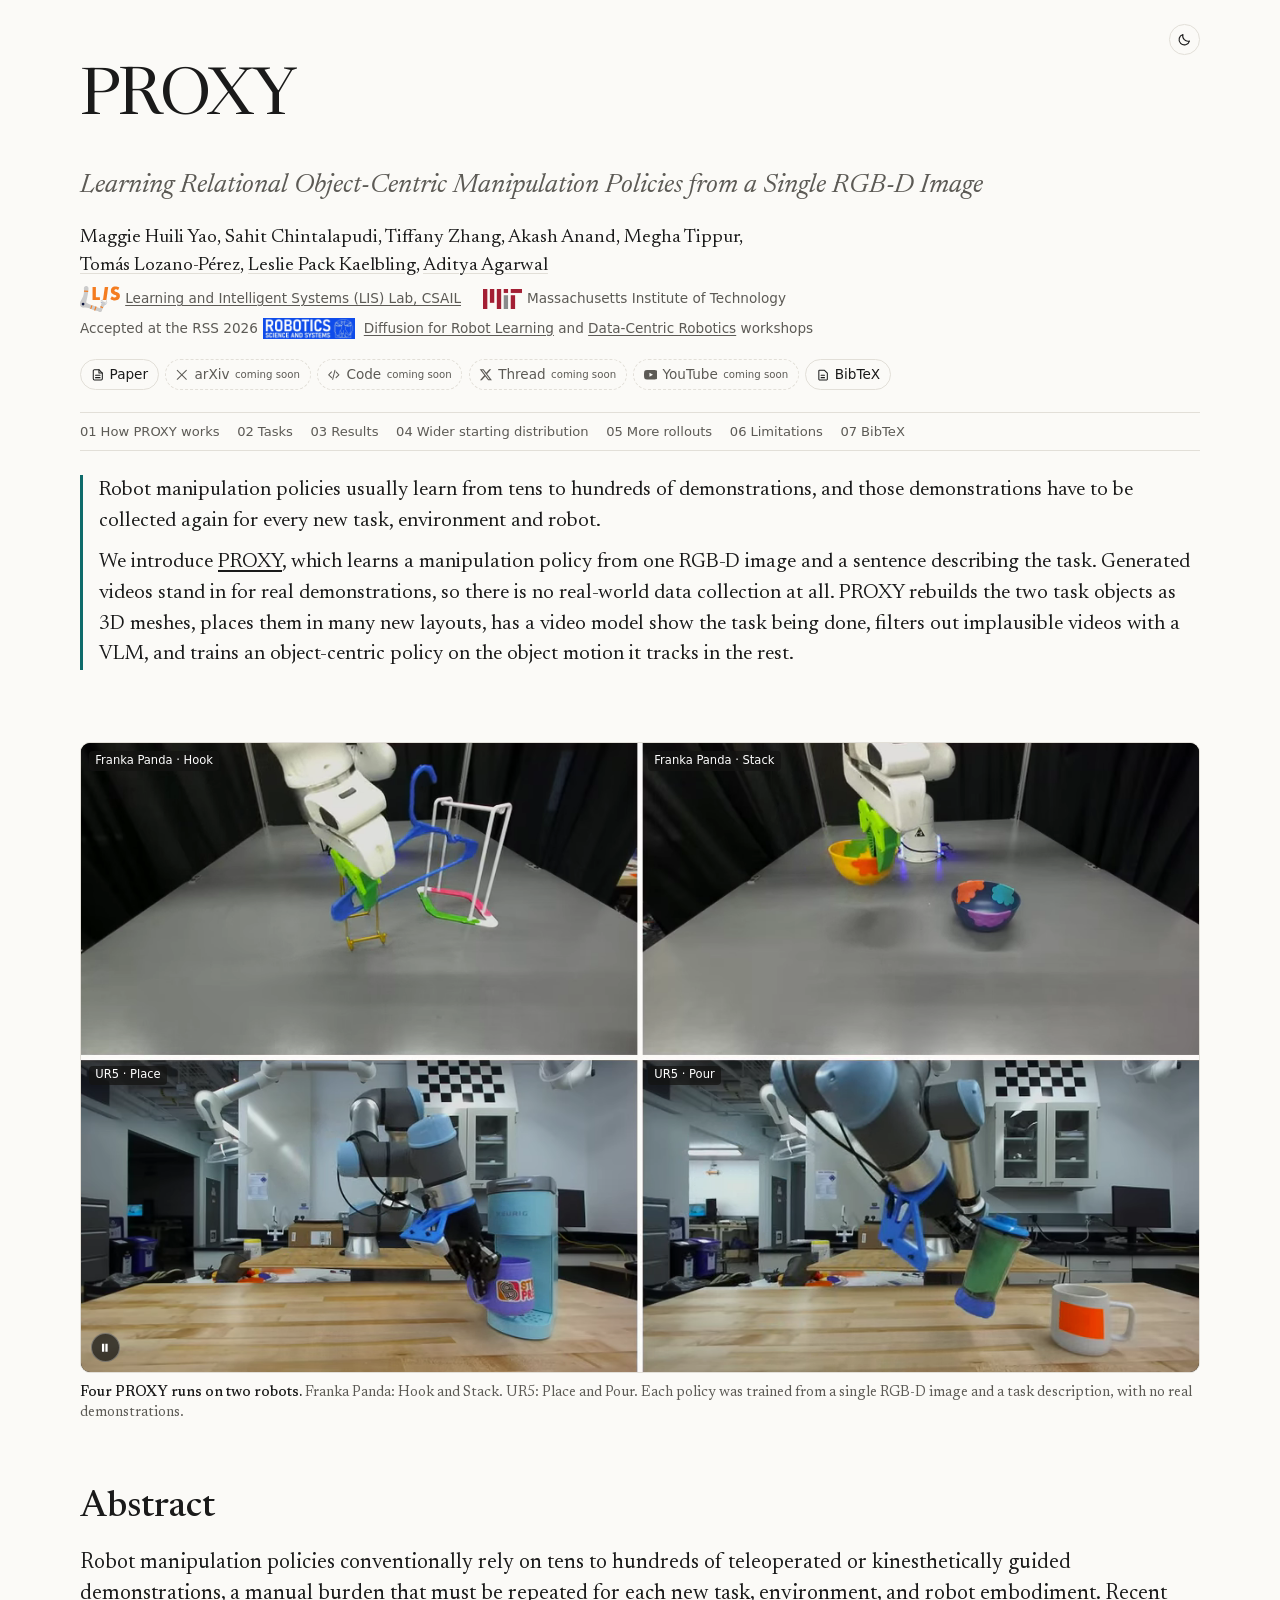
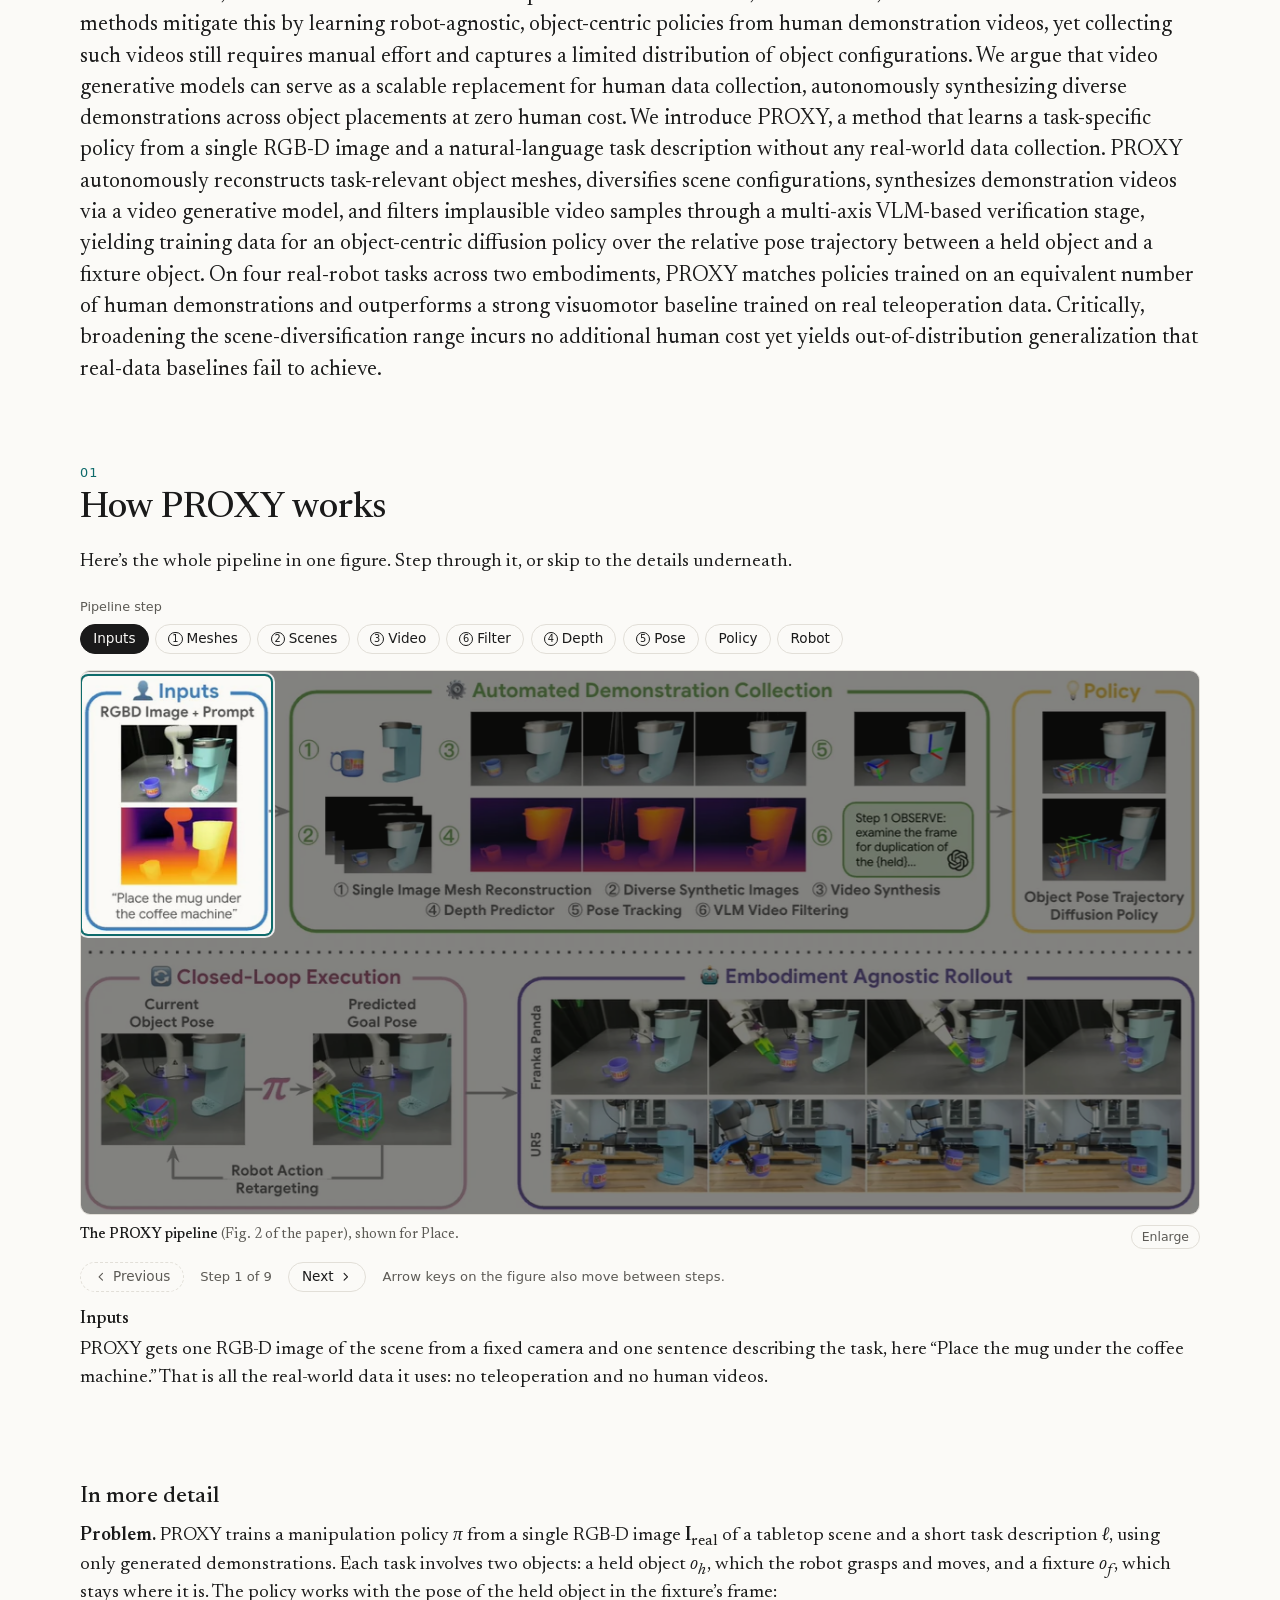
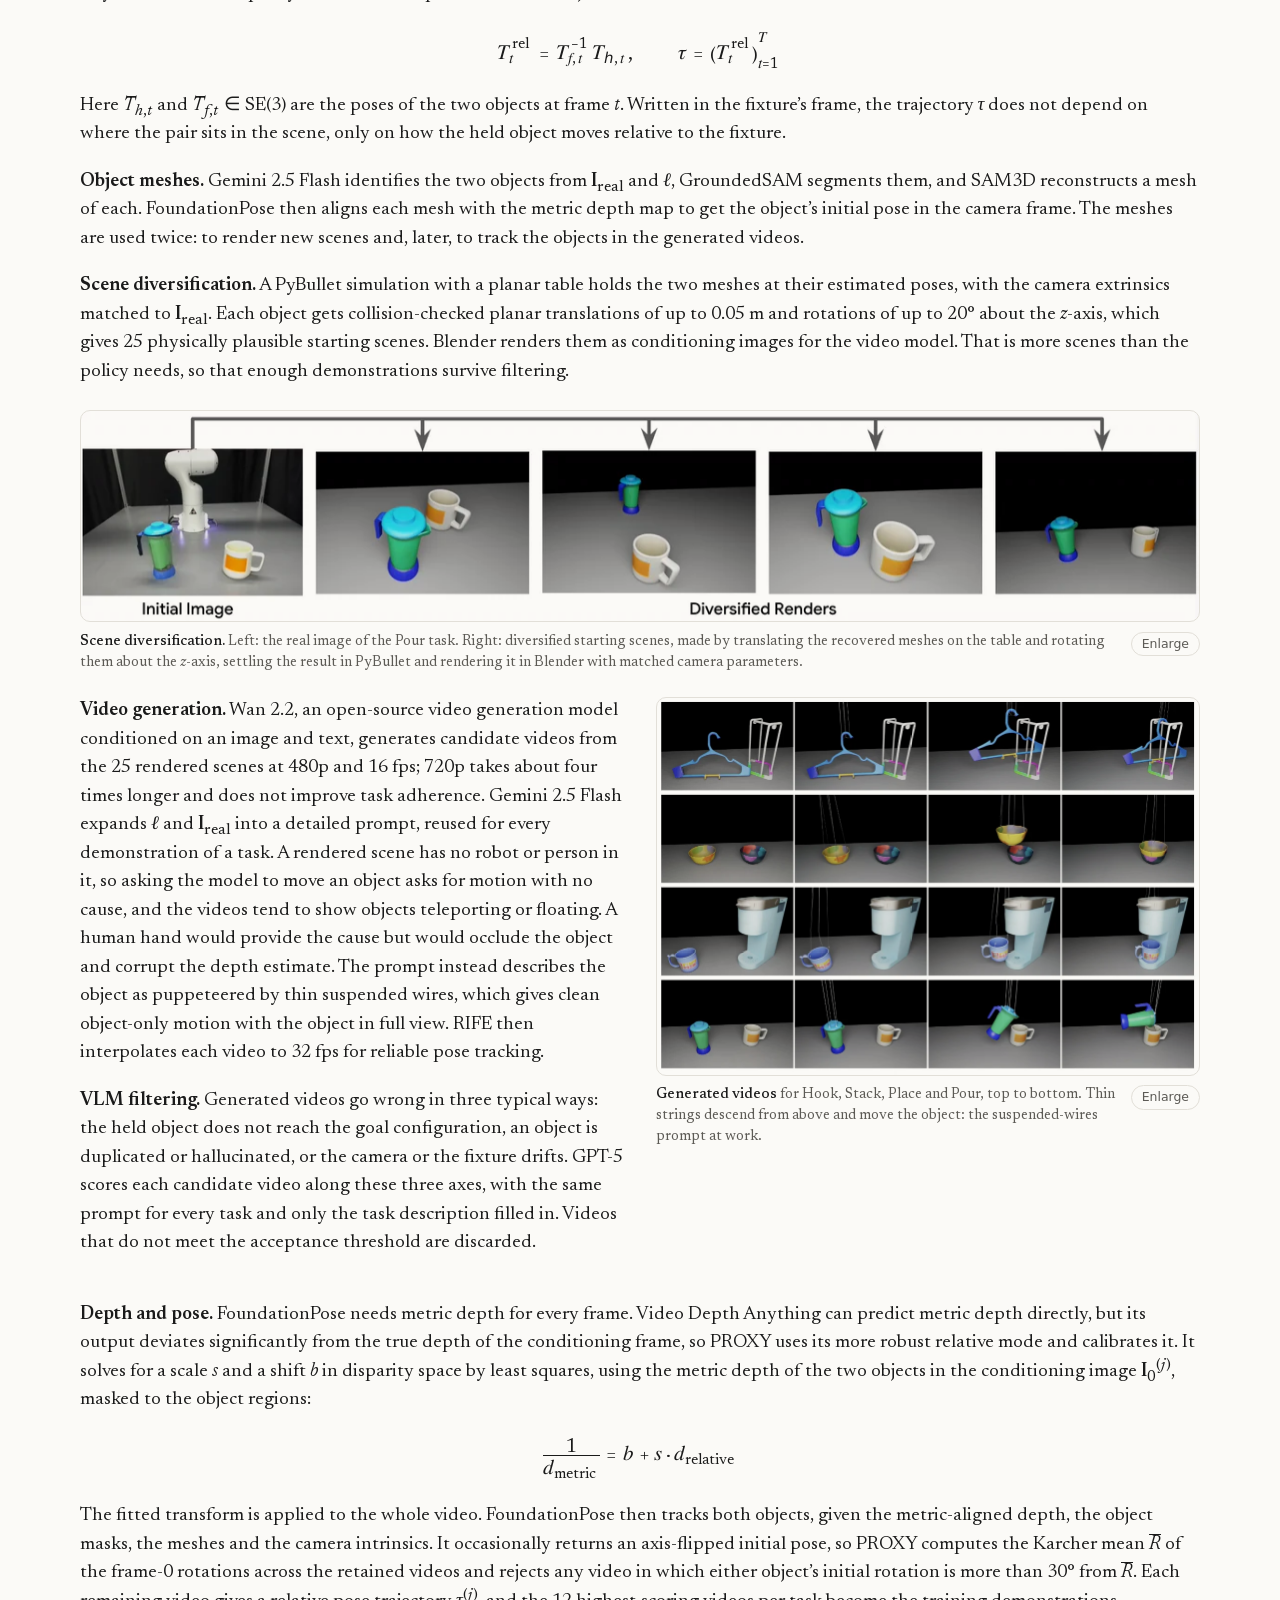
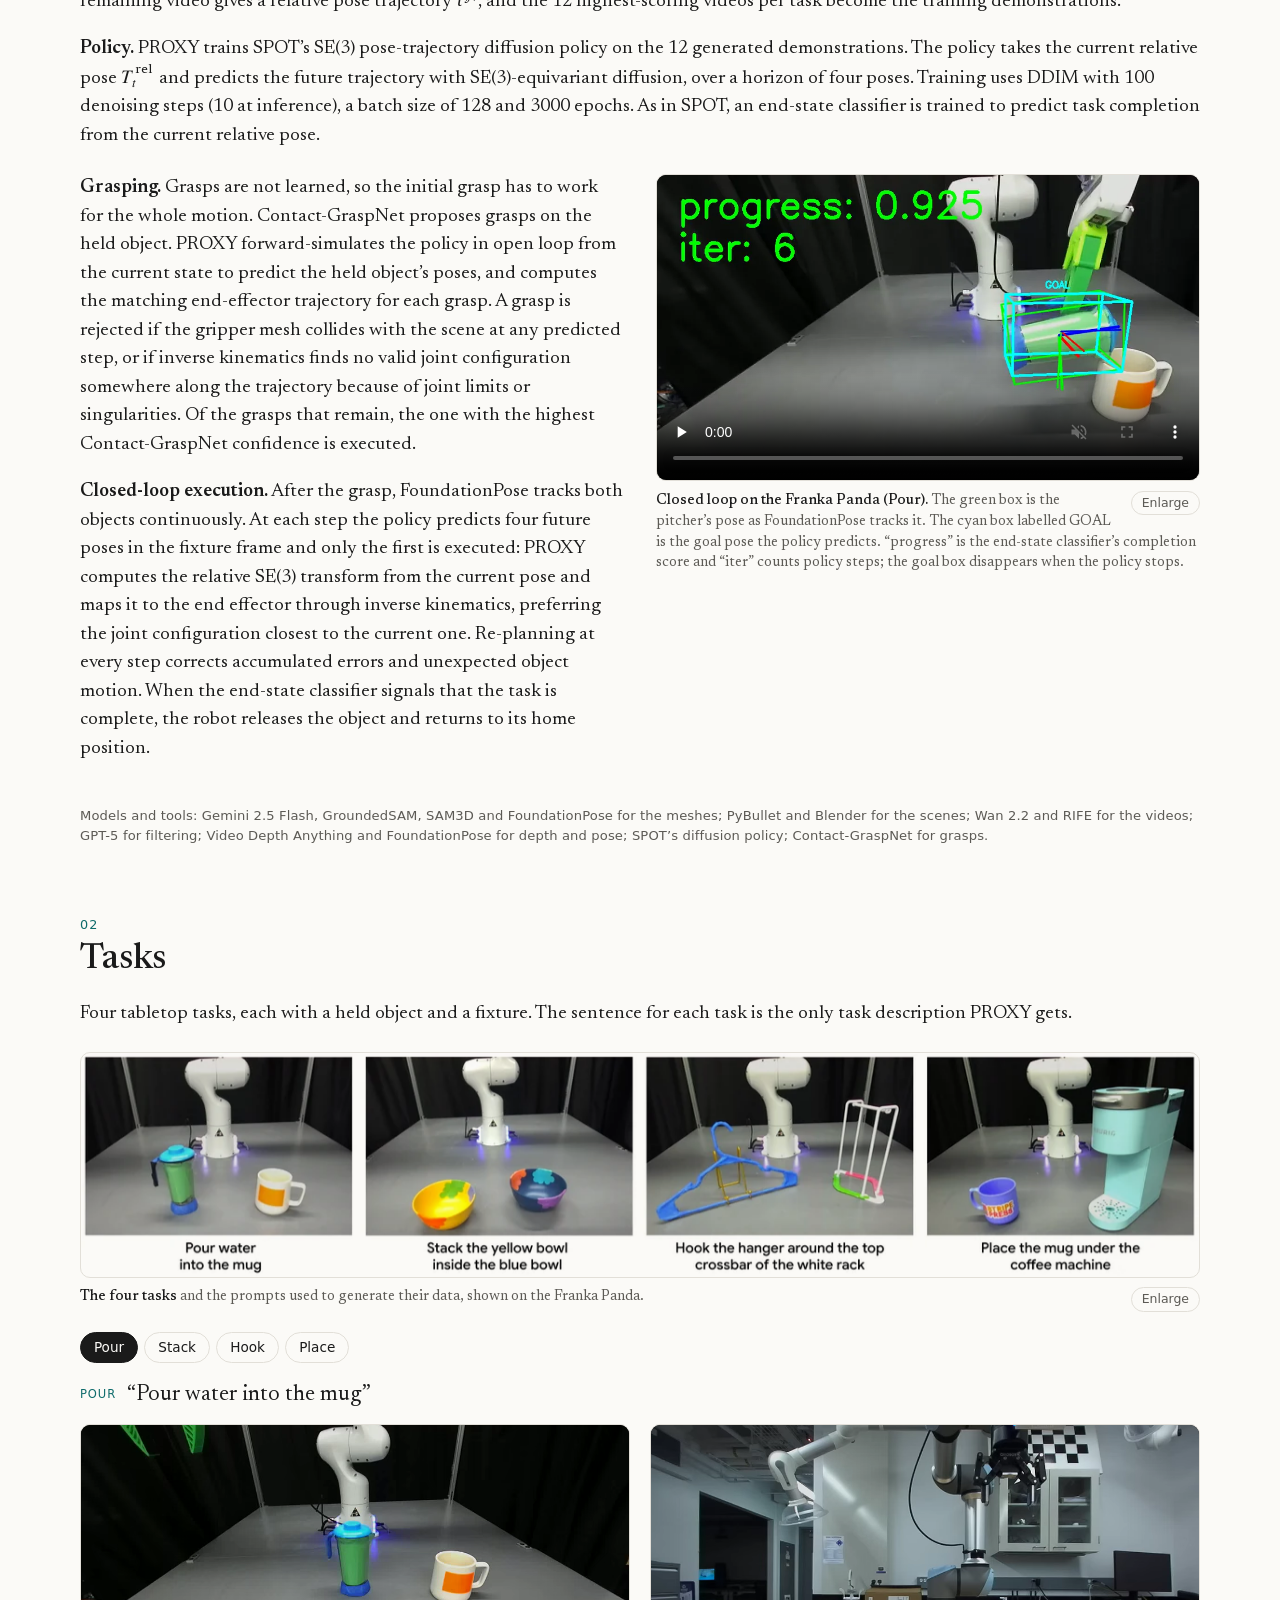
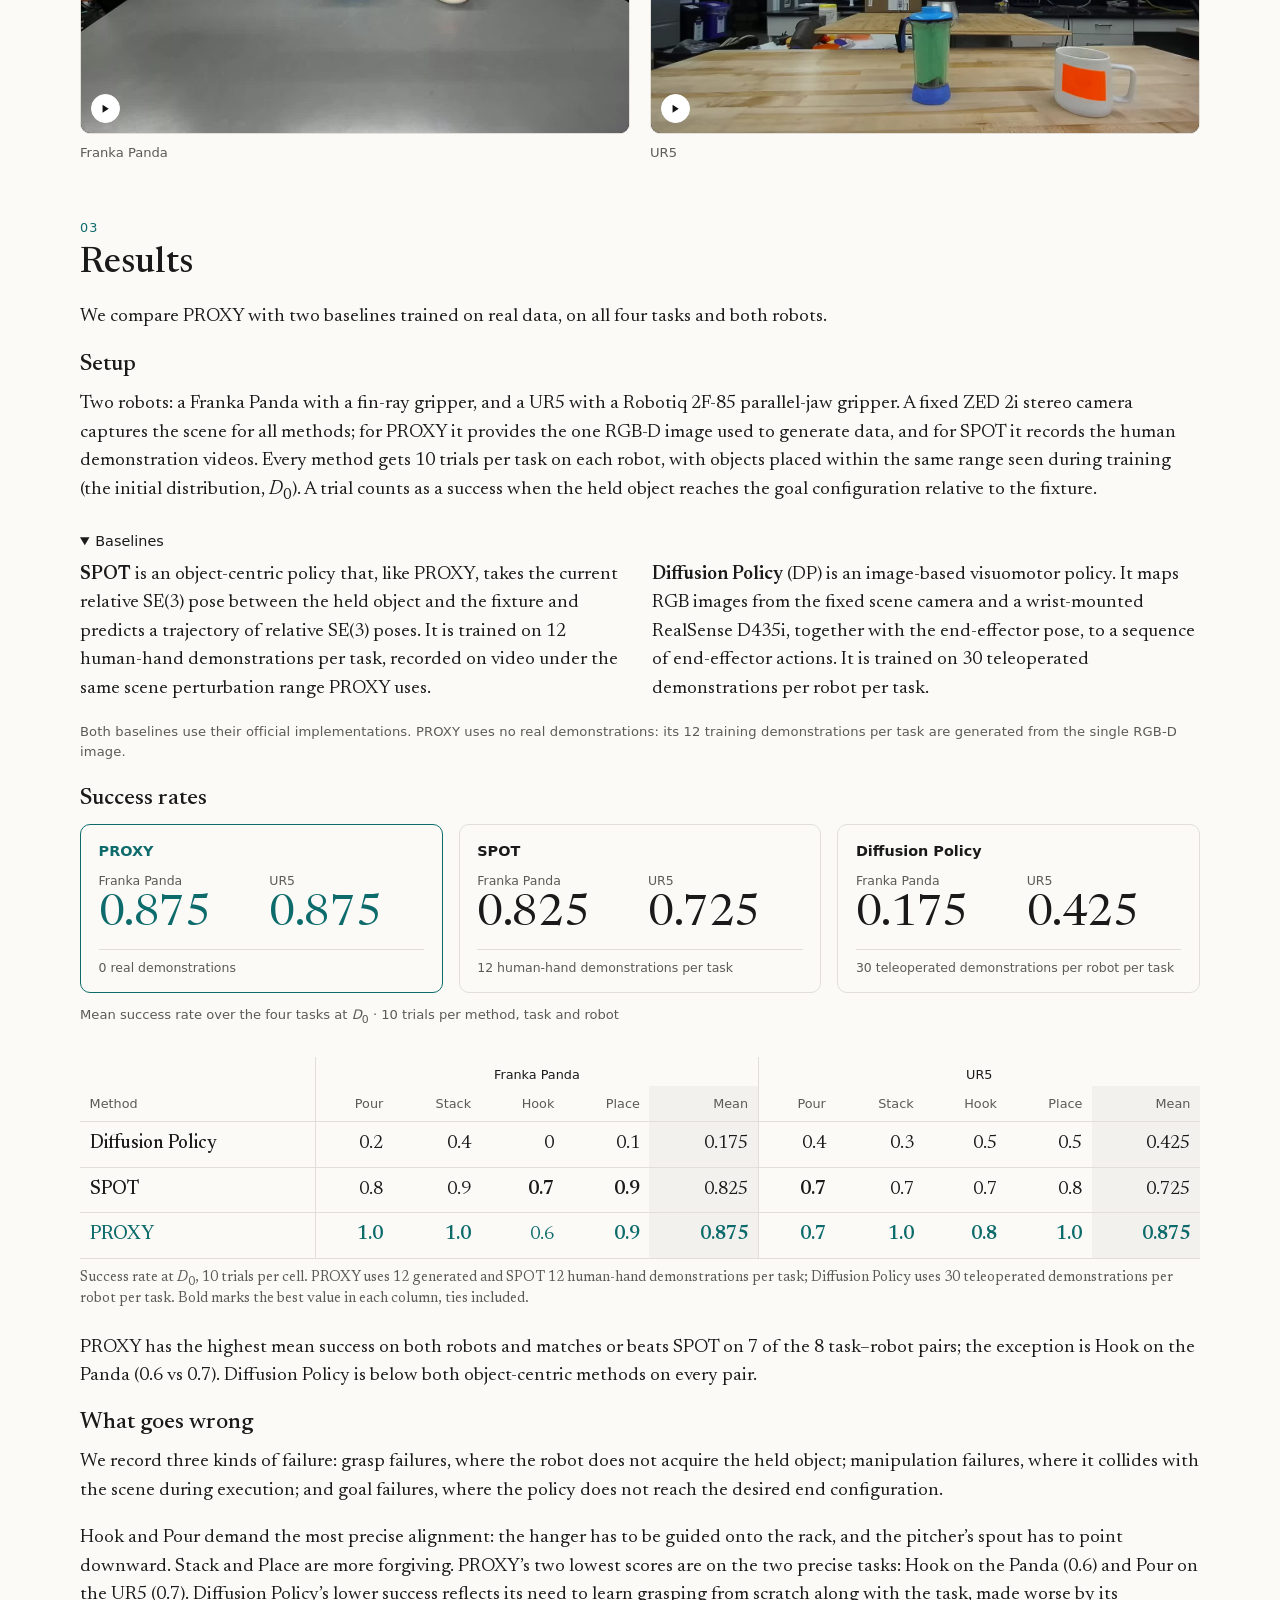
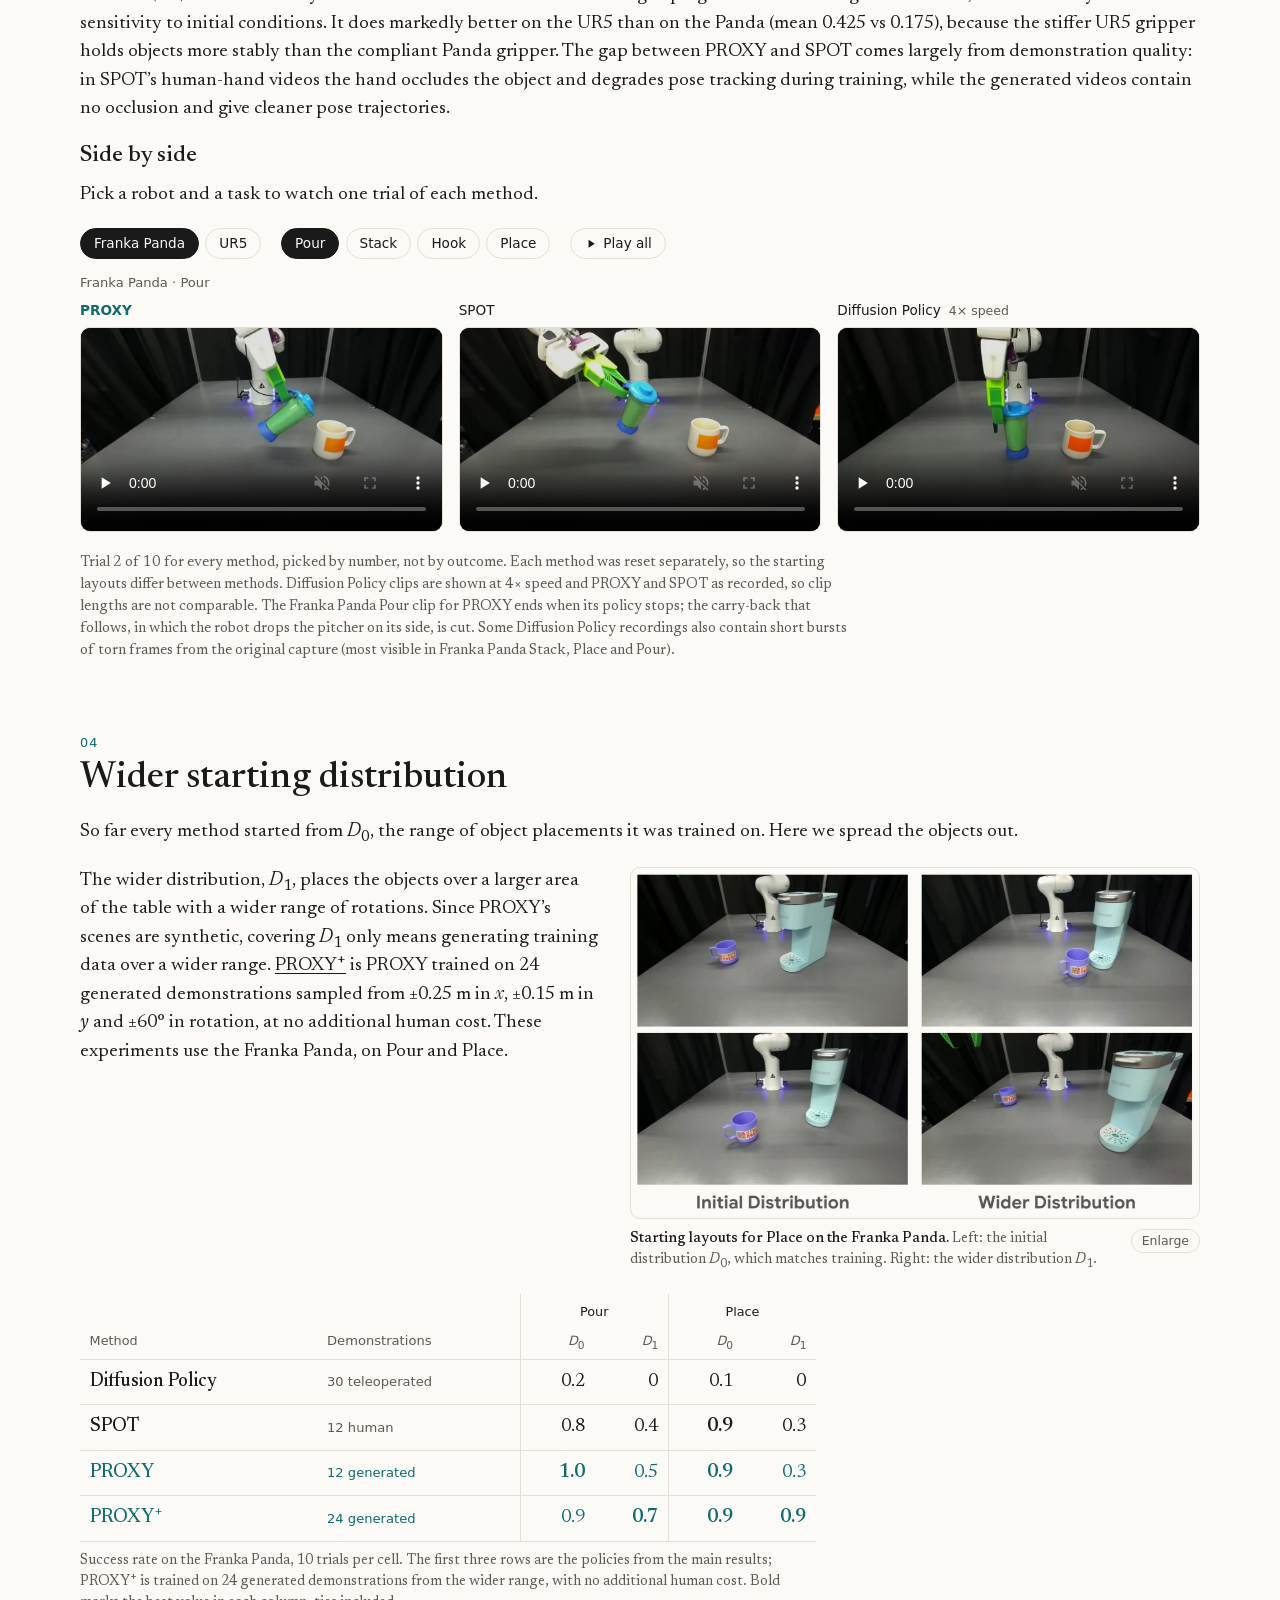
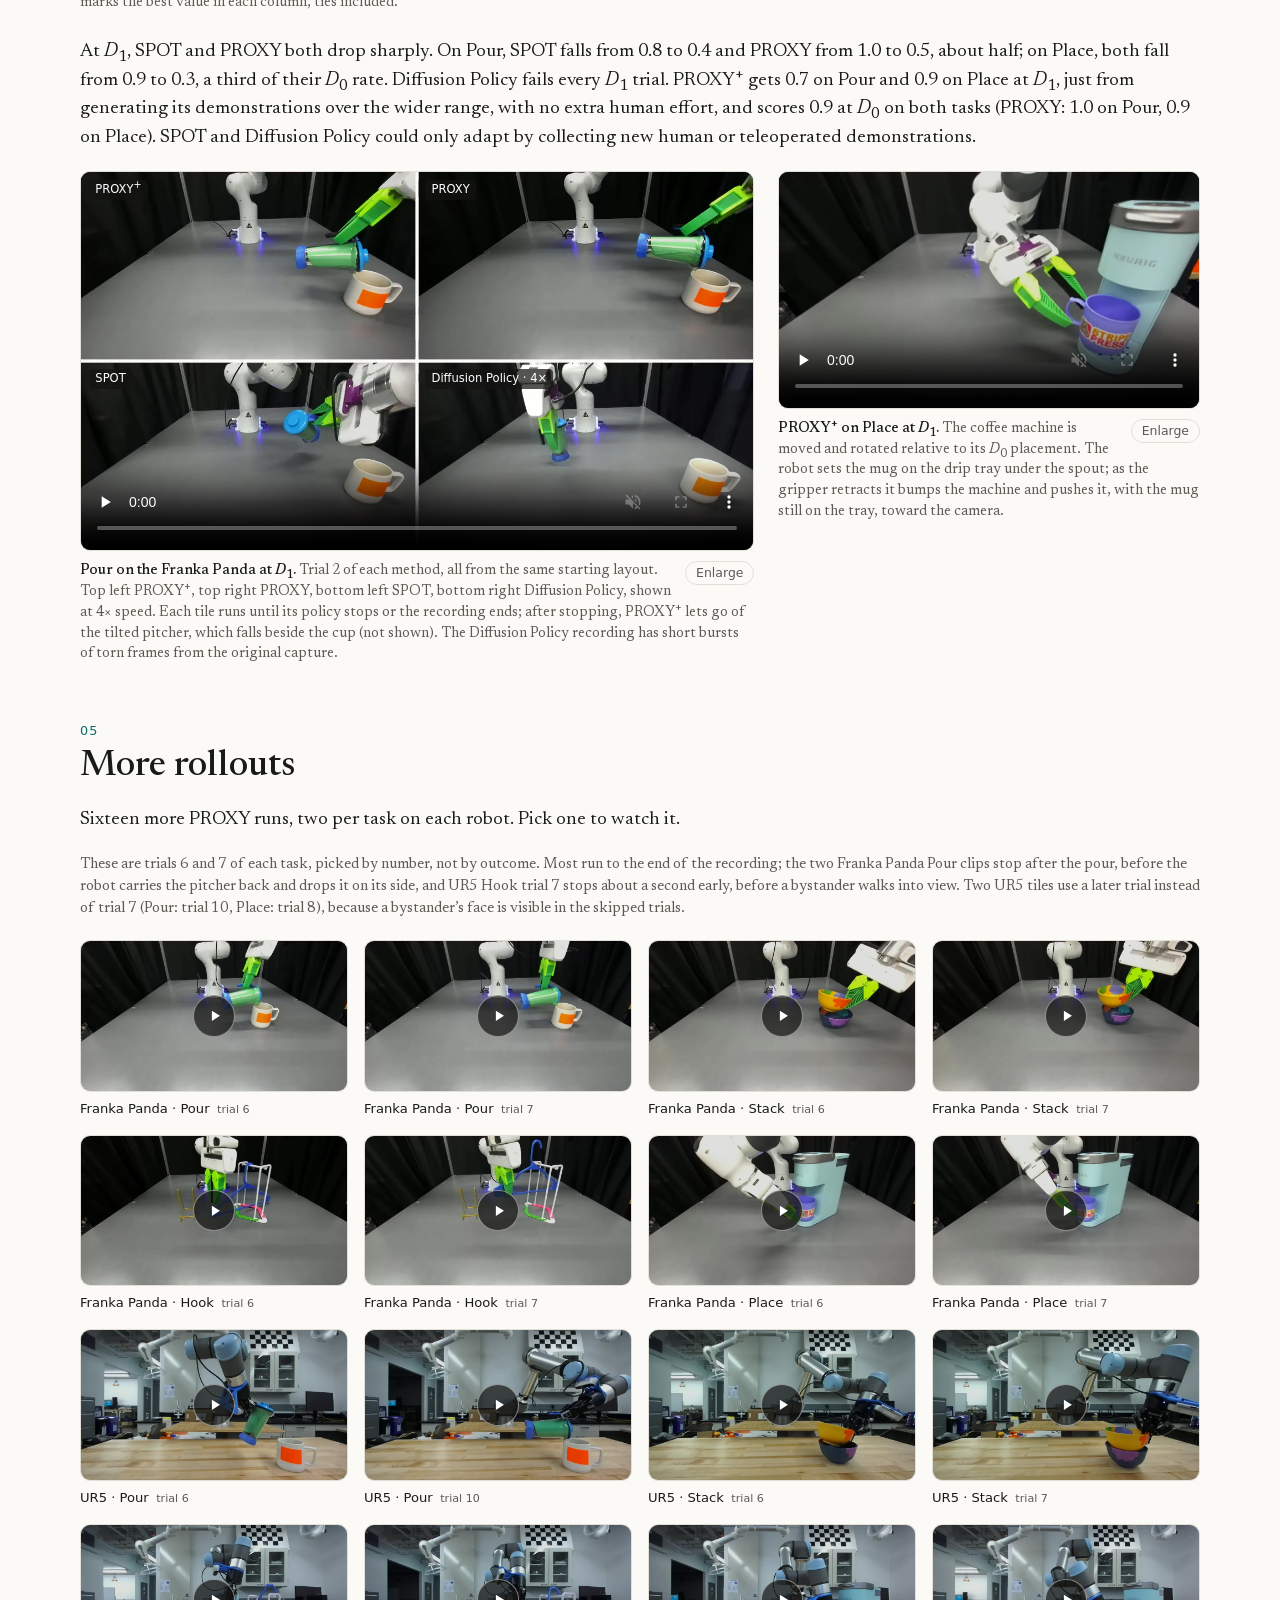
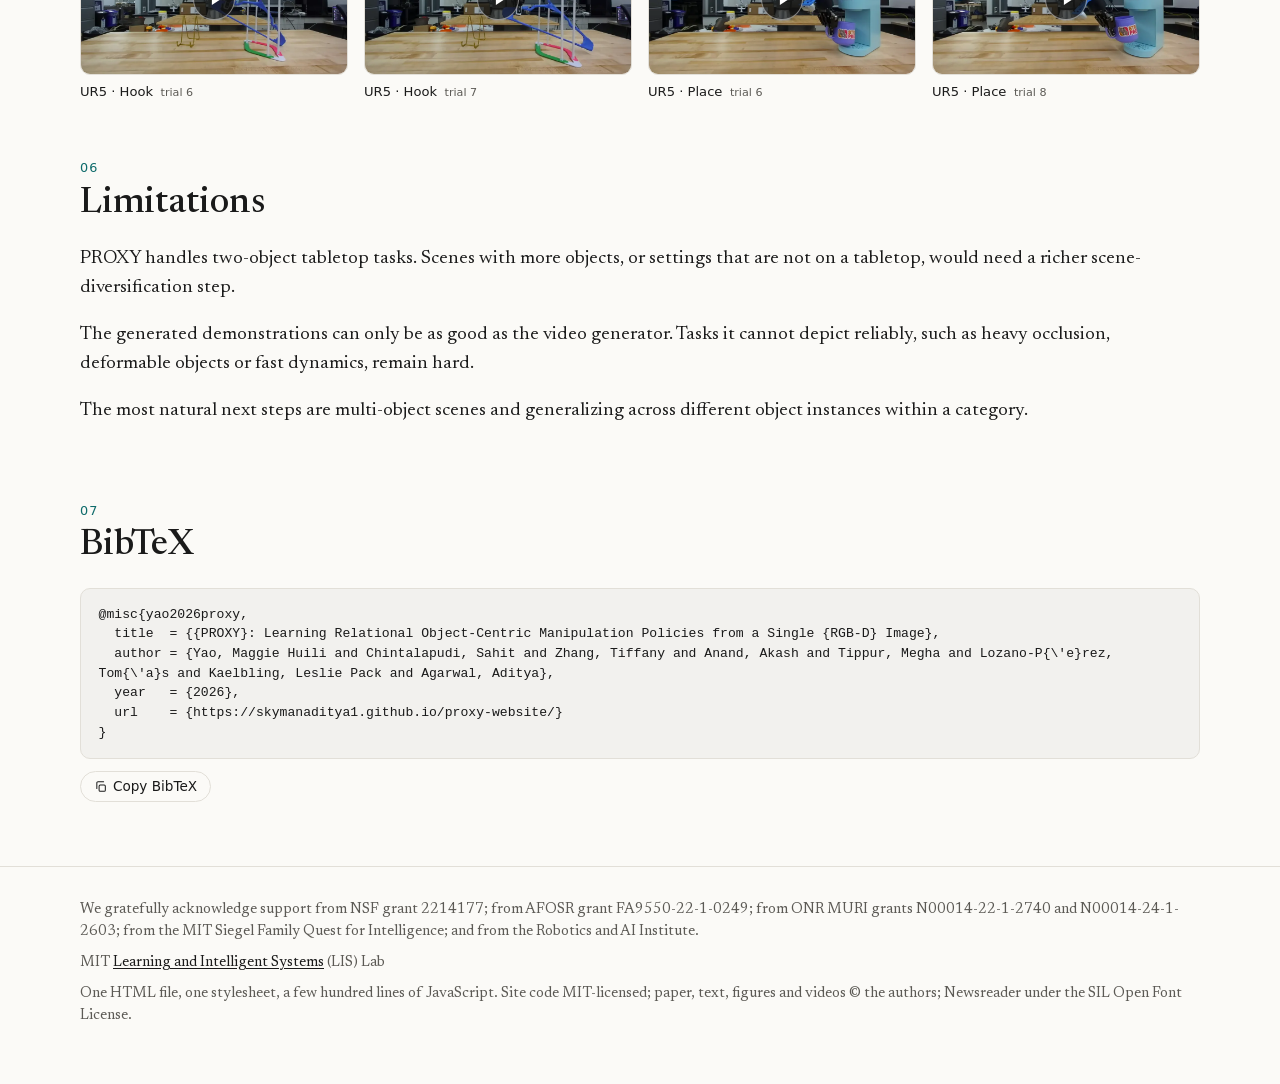
==== commit 970e6659: "Retitle: Learning Relational Object-Centric Manipulation Policies from a Single RGB-D Image Masthead" ====
--- a/index.html
+++ b/index.html
@@ -3,19 +3,19 @@
 <head>
 <meta charset="utf-8">
 <meta name="viewport" content="width=device-width, initial-scale=1">
-<title>PROXY: Learning Object-Centric Manipulation Policies from a Single RGB-D Image</title>
+<title>PROXY: Learning Relational Object-Centric Manipulation Policies from a Single RGB-D Image</title>
 <meta name="description" content="PROXY learns an object-centric robot manipulation policy from a single RGB-D image and a sentence describing the task, using generated videos in place of real demonstrations. Accepted at the RSS 2026 Diffusion for Robot Learning and Data-Centric Robotics workshops.">
 <meta name="color-scheme" content="light dark">
 <meta name="theme-color" media="(prefers-color-scheme: light)" content="#fbfaf7">
 <meta name="theme-color" media="(prefers-color-scheme: dark)" content="#141413">
 <link rel="canonical" href="https://skymanaditya1.github.io/proxy-website/">
-<meta property="og:title" content="PROXY: Learning Object-Centric Manipulation Policies from a Single RGB-D Image">
+<meta property="og:title" content="PROXY: Learning Relational Object-Centric Manipulation Policies from a Single RGB-D Image">
 <meta property="og:type" content="website">
 <meta property="og:url" content="https://skymanaditya1.github.io/proxy-website/">
 <meta property="og:image" content="https://skymanaditya1.github.io/proxy-website/img/og.png">
 <meta property="og:image:width" content="1200">
 <meta property="og:image:height" content="630">
-<meta property="og:image:alt" content="Title card: PROXY, Learning Object-Centric Manipulation Policies from a Single RGB-D Image, next to four robot runs: a Franka Panda hooking a hanger and stacking bowls, a UR5 placing a mug under a coffee machine and pouring from a pitcher.">
+<meta property="og:image:alt" content="Title card: PROXY, Learning Relational Object-Centric Manipulation Policies from a Single RGB-D Image, next to four robot runs: a Franka Panda hooking a hanger and stacking bowls, a UR5 placing a mug under a coffee machine and pouring from a pitcher.">
 <meta property="og:description" content="PROXY turns one RGB-D image and a sentence describing the task into generated demonstration videos, and trains an object-centric manipulation policy on them. No real demonstrations are collected. Accepted at the RSS 2026 Diffusion for Robot Learning and Data-Centric Robotics workshops.">
 <meta property="og:site_name" content="PROXY">
 <meta name="twitter:card" content="summary_large_image">
@@ -42,8 +42,8 @@
 {
   "@context": "https://schema.org",
   "@type": "ScholarlyArticle",
-  "headline": "PROXY: Learning Object-Centric Manipulation Policies from a Single RGB-D Image",
-  "name": "PROXY: Learning Object-Centric Manipulation Policies from a Single RGB-D Image",
+  "headline": "PROXY: Learning Relational Object-Centric Manipulation Policies from a Single RGB-D Image",
+  "name": "PROXY: Learning Relational Object-Centric Manipulation Policies from a Single RGB-D Image",
   "description": "PROXY learns a task-specific, object-centric manipulation policy from a single RGB-D image and a natural-language task description, training on generated demonstration videos instead of real-world data.",
   "url": "https://skymanaditya1.github.io/proxy-website/",
   "image": "https://skymanaditya1.github.io/proxy-website/img/og.png",
@@ -72,7 +72,7 @@
     </button>
   </div>
   <h1>PROXY</h1>
-  <p class="subtitle">Learning Object-Centric Manipulation Policies from a Single RGB-D Image</p>
+  <p class="subtitle">Learning Relational <span class="nowrap">Object-Centric</span> Manipulation Policies from a Single <span class="nowrap">RGB-D</span> Image</p>
   <p class="authors">
     <span class="author-row"><span>Maggie Huili Yao,</span> <span>Sahit Chintalapudi,</span> <span>Tiffany Zhang,</span> <span>Akash Anand,</span> <span>Megha Tippur,</span></span>
     <span class="author-row"><span><a href="https://people.csail.mit.edu/tlp/">Tomás Lozano-Pérez</a>,</span> <span><a href="https://people.csail.mit.edu/lpk/">Leslie Pack Kaelbling</a>,</span> <span><a href="https://skymanaditya1.github.io">Aditya Agarwal</a></span></span>
@@ -588,7 +588,7 @@
   </div>
   <div class="wrap bib">
 <pre id="bib-text">@misc{yao2026proxy,
-  title  = {{PROXY}: Learning Object-Centric Manipulation Policies from a Single {RGB-D} Image},
+  title  = {{PROXY}: Learning Relational Object-Centric Manipulation Policies from a Single {RGB-D} Image},
   author = {Yao, Maggie Huili and Chintalapudi, Sahit and Zhang, Tiffany and Anand, Akash and Tippur, Megha and Lozano-P{\'e}rez, Tom{\'a}s and Kaelbling, Leslie Pack and Agarwal, Aditya},
   year   = {2026},
   url    = {https://skymanaditya1.github.io/proxy-website/}
--- a/style.css
+++ b/style.css
@@ -160,7 +160,8 @@
 /* ---------- masthead ---------- */
 .masthead { padding-block: 1.5rem 1rem; }
 .masthead-top { display: flex; justify-content: flex-end; align-items: center; gap: 1rem; margin-bottom: .5rem; }
-.subtitle { font-size: clamp(1.25rem, 1.05rem + .9vw, 1.7rem); font-style: italic; font-weight: 400; color: var(--muted); margin: 0 0 1.25rem; line-height: 1.3; }
+.subtitle { font-size: clamp(1.25rem, 1.05rem + .9vw, 1.7rem); font-style: italic; font-weight: 400; color: var(--muted); margin: 0 0 1.25rem; line-height: 1.3; text-wrap: balance; }
+.nowrap { white-space: nowrap; }
 .authors { margin-bottom: .35rem; }
 .authors span { white-space: nowrap; }
 .authors .author-row { display: block; white-space: normal; }
